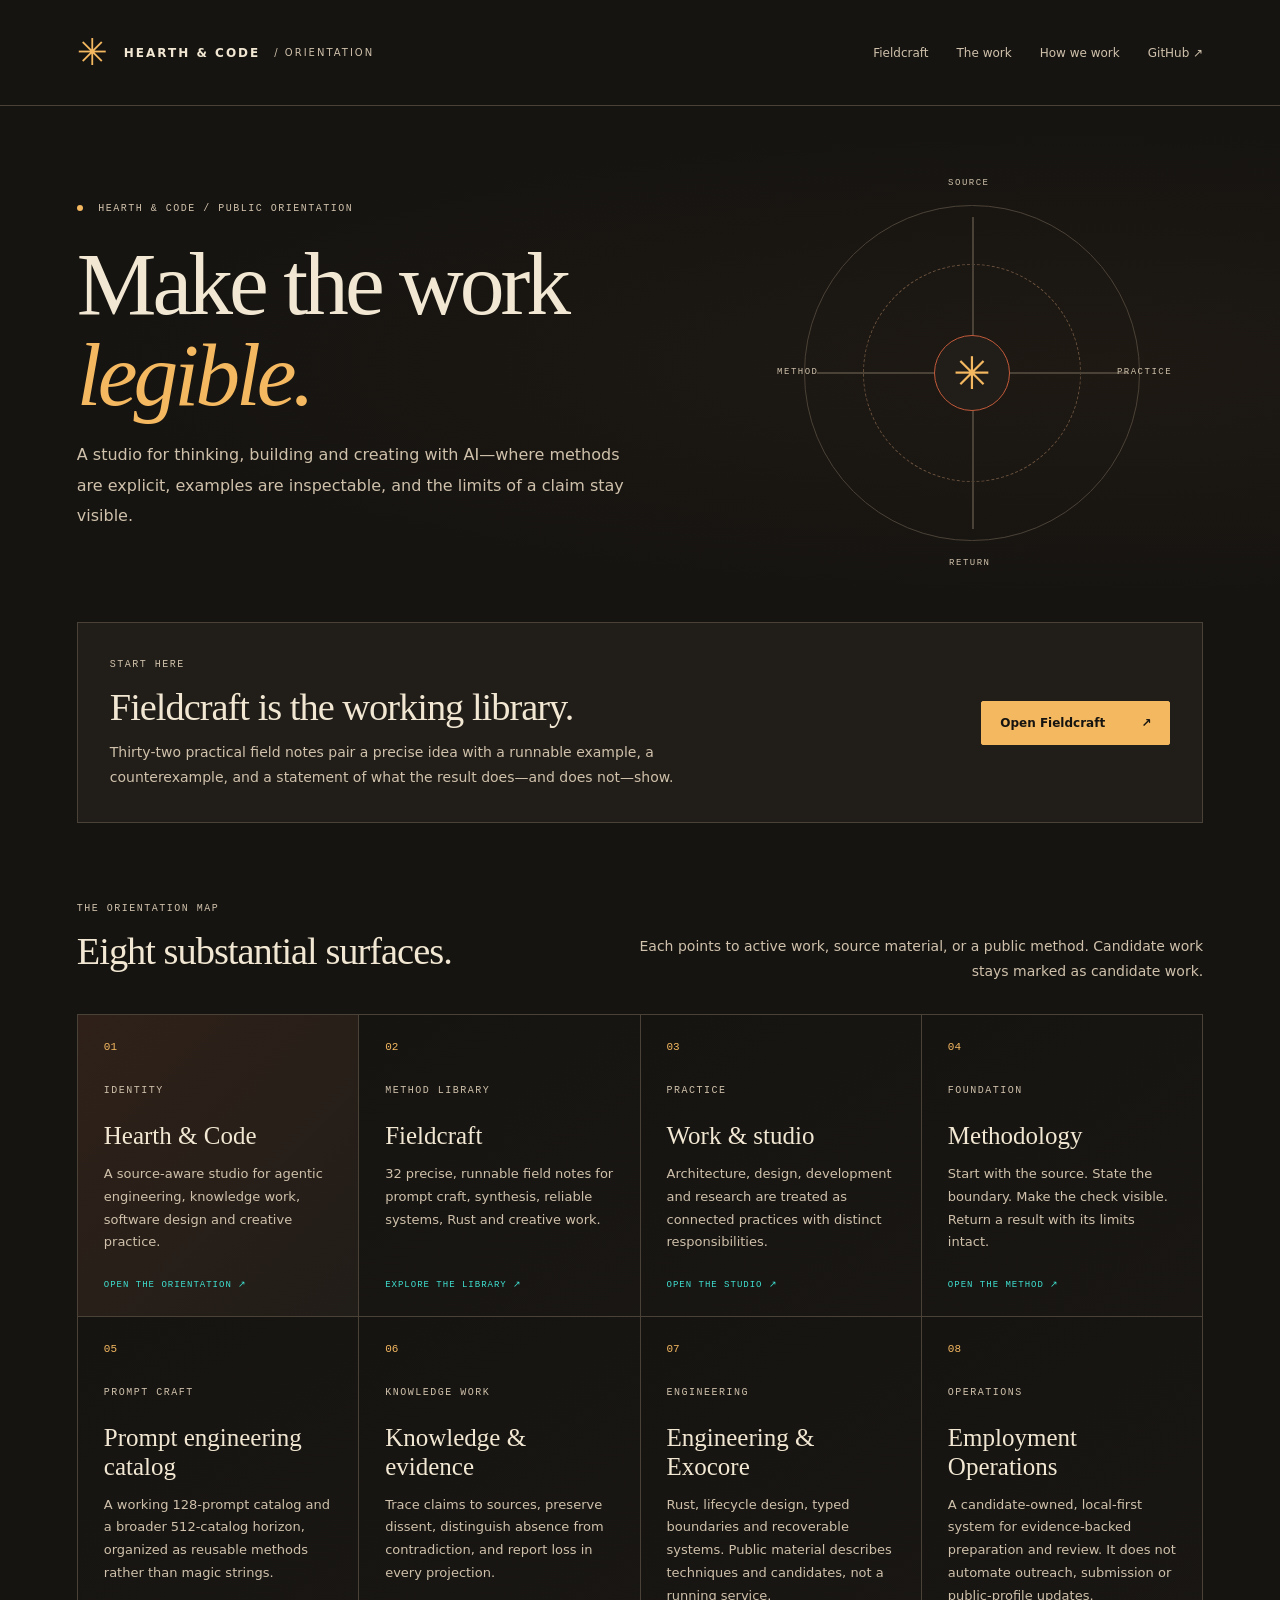
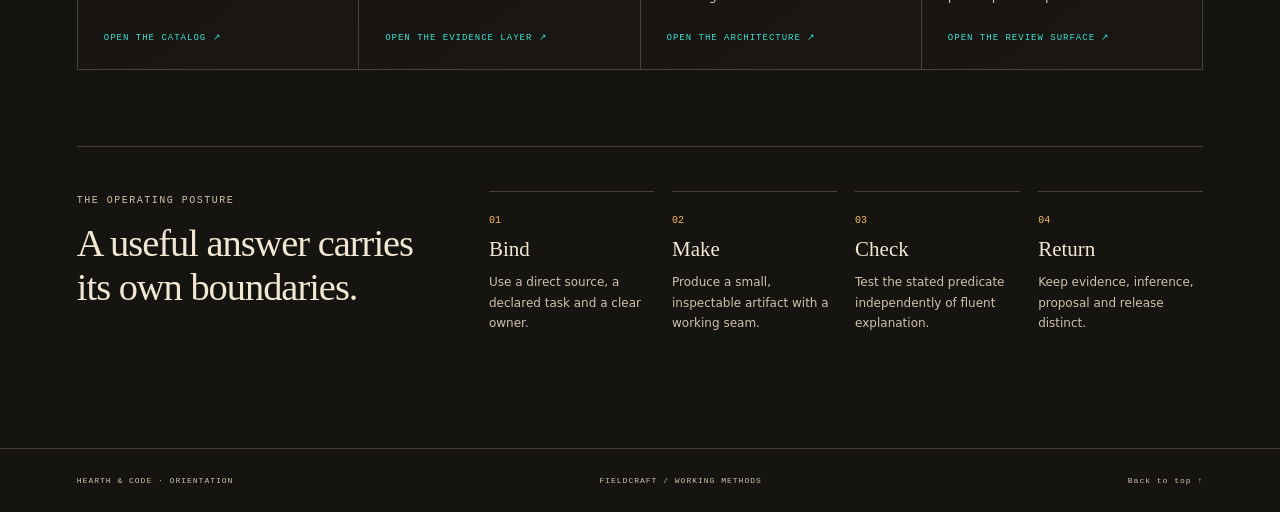
==== web/root.html @ d6637da7 "Establish Hearth and Code public work surface" ====
<!doctype html>
<html lang="en"><head><meta charset="utf-8"><meta name="viewport" content="width=device-width,initial-scale=1"><title>Hearth & Code · Orientation</title><meta name="description" content="Hearth & Code is a source-aware studio for practical work with AI: field notes, methods, engineering, evidence and carefully bounded operations."><link rel="stylesheet" href="style.css"></head>
<body class="dashboard-page"><a class="skip" href="#main">Skip to content</a><header><a class="brand" href="./"><span class="mark">✳</span> HEARTH &amp; CODE <span class="brand-sub">/ ORIENTATION</span></a><nav aria-label="Main"><a href="fieldcraft.html">Fieldcraft</a><a href="#map">The work</a><a href="#practice">How we work</a><a href="https://github.com/hearthandcode/fieldcraft">GitHub ↗</a></nav></header>
<main id="main"><section class="dashboard-intro"><div><p class="eyebrow"><span class="dot"></span> HEARTH &amp; CODE / PUBLIC ORIENTATION</p><h1>Make the work<br><em>legible.</em></h1><p class="dashboard-deck">A studio for thinking, building and creating with AI—where methods are explicit, examples are inspectable, and the limits of a claim stay visible.</p></div><div class="orientation-mark" aria-hidden="true"><div class="mark-ring ring-one"></div><div class="mark-ring ring-two"></div><div class="mark-axis axis-x"></div><div class="mark-axis axis-y"></div><div class="mark-core">✳</div><span class="orientation-label north">SOURCE</span><span class="orientation-label east">PRACTICE</span><span class="orientation-label south">RETURN</span><span class="orientation-label west">METHOD</span></div></section>
<section class="dashboard-start" aria-labelledby="start-heading"><div><p class="eyebrow">START HERE</p><h2 id="start-heading">Fieldcraft is the working library.</h2><p>Thirty-two practical field notes pair a precise idea with a runnable example, a counterexample, and a statement of what the result does—and does not—show.</p></div><a class="primary link-button" href="fieldcraft.html">Open Fieldcraft <span>↗</span></a></section>
<section id="map" class="dashboard-map" aria-labelledby="map-heading"><div class="section-head"><div><p class="eyebrow">THE ORIENTATION MAP</p><h2 id="map-heading">Eight substantial surfaces.</h2></div><p class="map-note">Each points to active work, source material, or a public method. Candidate work stays marked as candidate work.</p></div><div class="dashboard-grid">
<a class="orientation-card featured-card" href="hearth-code.html"><span class="card-number">01</span><p class="eyebrow">IDENTITY</p><h3>Hearth &amp; Code</h3><p>A source-aware studio for agentic engineering, knowledge work, software design and creative practice.</p><span class="card-link">OPEN THE ORIENTATION ↗</span></a>
<a class="orientation-card" href="fieldcraft.html"><span class="card-number">02</span><p class="eyebrow">METHOD LIBRARY</p><h3>Fieldcraft</h3><p>32 precise, runnable field notes for prompt craft, synthesis, reliable systems, Rust and creative work.</p><span class="card-link">EXPLORE THE LIBRARY ↗</span></a>
<a class="orientation-card" href="work-studio.html"><span class="card-number">03</span><p class="eyebrow">PRACTICE</p><h3>Work &amp; studio</h3><p>Architecture, design, development and research are treated as connected practices with distinct responsibilities.</p><span class="card-link">OPEN THE STUDIO ↗</span></a>
<a class="orientation-card" href="methodology.html"><span class="card-number">04</span><p class="eyebrow">FOUNDATION</p><h3>Methodology</h3><p>Start with the source. State the boundary. Make the check visible. Return a result with its limits intact.</p><span class="card-link">OPEN THE METHOD ↗</span></a>
<a class="orientation-card" href="prompt-catalog.html"><span class="card-number">05</span><p class="eyebrow">PROMPT CRAFT</p><h3>Prompt engineering catalog</h3><p>A working 128-prompt catalog and a broader 512-catalog horizon, organized as reusable methods rather than magic strings.</p><span class="card-link">OPEN THE CATALOG ↗</span></a>
<a class="orientation-card" href="knowledge-evidence.html"><span class="card-number">06</span><p class="eyebrow">KNOWLEDGE WORK</p><h3>Knowledge &amp; evidence</h3><p>Trace claims to sources, preserve dissent, distinguish absence from contradiction, and report loss in every projection.</p><span class="card-link">OPEN THE EVIDENCE LAYER ↗</span></a>
<a class="orientation-card" href="engineering-exocore.html"><span class="card-number">07</span><p class="eyebrow">ENGINEERING</p><h3>Engineering &amp; Exocore</h3><p>Rust, lifecycle design, typed boundaries and recoverable systems. Public material describes techniques and candidates, not a running service.</p><span class="card-link">OPEN THE ARCHITECTURE ↗</span></a>
<a class="orientation-card" href="employment-operations.html"><span class="card-number">08</span><p class="eyebrow">OPERATIONS</p><h3>Employment Operations</h3><p>A candidate-owned, local-first system for evidence-backed preparation and review. It does not automate outreach, submission or public-profile updates.</p><span class="card-link">OPEN THE REVIEW SURFACE ↗</span></a>
</div></section>
<section id="practice" class="dashboard-practice" aria-labelledby="practice-heading"><div><p class="eyebrow">THE OPERATING POSTURE</p><h2 id="practice-heading">A useful answer carries its own boundaries.</h2></div><ol class="practice-steps"><li><span>01</span><strong>Bind</strong><p>Use a direct source, a declared task and a clear owner.</p></li><li><span>02</span><strong>Make</strong><p>Produce a small, inspectable artifact with a working seam.</p></li><li><span>03</span><strong>Check</strong><p>Test the stated predicate independently of fluent explanation.</p></li><li><span>04</span><strong>Return</strong><p>Keep evidence, inference, proposal and release distinct.</p></li></ol></section></main>
<footer><span>HEARTH &amp; CODE · ORIENTATION</span><span>FIELDCRAFT / WORKING METHODS</span><a href="#main">Back to top ↑</a></footer></body></html>
---- web/style.css ----
:root{color-scheme:dark;--bg:#161411;--panel:#211d18;--ink:#f1e7d2;--text:#cfc1ab;--rule:#4b4237;--copper:#C25A3A;--gold:#F4B860;--violet:#b994ed;--cyan:#3FE0D0;font-family:system-ui,sans-serif;color:var(--ink);background:var(--bg);font-size:16px}*{box-sizing:border-box}html{scroll-behavior:smooth;scroll-padding-top:30px}body{margin:0}a{color:inherit;text-decoration:none}button,input,textarea{font:inherit}a,button{touch-action:manipulation}button{cursor:pointer}a:focus-visible,button:focus-visible,input:focus-visible,textarea:focus-visible{outline:2px solid var(--cyan);outline-offset:5px}header,main,footer{max-width:1440px;margin:auto}header{min-height:106px;display:flex;align-items:center;justify-content:space-between;padding:24px 6%;border-bottom:1px solid var(--rule);gap:25px}.brand{font-size:12px;font-weight:650;letter-spacing:2px;display:flex;align-items:center;gap:14px;white-space:nowrap}.mark{color:var(--gold);font-size:37px;font-weight:400}.brand-sub{font-weight:400;color:var(--text);font-size:10px}nav{display:flex;gap:28px;font-size:12px;color:var(--text)}nav a:hover,a:hover h3{color:var(--gold)}.hero{display:grid;grid-template-columns:1.12fr 1fr;align-items:center;padding:76px 6% 55px;gap:20px;background:radial-gradient(ellipse at 90% 35%,#2a201650,transparent 65%)}.eyebrow,.tag,.meta,.hero-foot,.rule-strip,.pill,.code-label,.code-bottom,.row-state,footer,.circuit-caption{font-family:ui-monospace,monospace;font-size:10px;letter-spacing:1.5px}.eyebrow{color:var(--text);line-height:1.9}.dot{display:inline-block;width:6px;height:6px;background:var(--gold);border-radius:50%;margin-right:8px}h1,h2,h3,p{margin-top:0}h1,h2{font-family:Georgia,serif;font-weight:400}h1{font-size:clamp(55px,6.6vw,94px);line-height:1.02;letter-spacing:-4px;margin:27px 0}em{color:var(--gold);font-weight:400}.hero p{font-size:16px;line-height:1.85;color:var(--text);margin-bottom:28px}.primary{background:var(--gold);border:1px solid var(--gold);color:var(--bg);font-weight:650;padding:14px 18px;border-radius:2px;font-size:12px}.primary:hover{background:#ffca7d}.link-button{display:inline-flex;gap:36px;align-items:center}.hero-foot{font-size:8px;letter-spacing:1px;margin-top:38px;color:var(--text)}.hero-foot i{font-style:normal;color:var(--copper);margin:0 8px}.circuit{min-width:0}.circuit svg{width:100%;height:auto}.circuit-caption{display:flex;justify-content:space-between;color:var(--text);padding:0 15%;font-size:8px;letter-spacing:1px}.circuit-caption span{color:var(--gold)}.rule-strip{margin:0 6%;padding:21px 0;border-top:1px solid var(--rule);border-bottom:1px solid var(--rule);display:flex;justify-content:space-between;gap:15px;font-size:9px}.muted{color:var(--text)}.feature{margin:55px 6% 70px;border:1px solid var(--rule);background:var(--panel);padding:28px 32px}.feature-heading{display:flex;justify-content:space-between;align-items:center;gap:16px;margin-bottom:27px}.pill{border:1px solid #62513d;border-radius:30px;padding:6px 10px;font-size:9px;letter-spacing:.4px;color:var(--gold)}.feature-grid{display:grid;grid-template-columns:1.12fr 1fr;gap:40px;align-items:center}.tag{color:var(--gold);font-size:9px}.feature h2{font-size:34px;line-height:1.16;letter-spacing:-1px;margin:15px 0}.feature h2 span{color:var(--gold);font-family:system-ui}.feature p{font-size:13px;color:var(--text);line-height:1.8;max-width:49ch}.meta{font-size:8px;letter-spacing:1px;color:var(--text);margin-top:22px}.meta b{padding:0 7px;color:var(--copper)}.code-preview{background:#161411;border:1px solid var(--rule);display:block}.code-label,.code-bottom{display:flex;justify-content:space-between;padding:17px 20px;color:var(--text);font-size:8px;letter-spacing:1px}.code-label{border-bottom:1px solid var(--rule)}pre{font:12px/1.9 ui-monospace,monospace;overflow:auto;padding:20px;margin:0;color:var(--text)}.violet{color:var(--violet)}.gold{color:var(--gold)}.cyan{color:var(--cyan)}.code-bottom{border-top:1px solid var(--rule);letter-spacing:0}.code-bottom span{color:var(--gold)}.library{padding:0 6% 70px}.section-head{display:flex;justify-content:space-between;align-items:center;gap:24px}.section-head h2{font-size:36px;letter-spacing:-1px;margin:12px 0}.search input{background:transparent;border:1px solid var(--rule);padding:13px 16px;border-radius:2px;color:var(--ink);font-size:12px;width:250px}.library-note{color:var(--text);font-size:12px;margin:12px 0 24px}.filters{display:flex;gap:9px;flex-wrap:wrap;margin-bottom:22px}.filters button,.demo-actions button:not(.primary){background:transparent;border:1px solid var(--rule);color:var(--text);padding:9px 13px;border-radius:2px;font-size:11px}.filters button.active{background:var(--panel);border-color:var(--gold);color:var(--gold)}.collection-row{display:flex;align-items:center;gap:25px;padding:24px 0;border-bottom:1px solid var(--rule)}.collection-row[hidden]{display:none}.collection-row:first-child{border-top:1px solid var(--rule)}.row-number{font:12px ui-monospace,monospace;color:var(--gold);min-width:32px}.collection-row h3{font-size:16px;font-weight:500;margin:0 0 7px}.collection-row p{font-size:12px;color:var(--text);margin:0;line-height:1.7}.row-state{margin-left:auto;white-space:nowrap;font-size:9px;letter-spacing:.5px;color:var(--text)}.available{color:var(--cyan)}.about{margin:0 6%;padding:55px 0 70px;border-top:1px solid var(--rule);display:grid;grid-template-columns:1fr 2fr;gap:40px}.about h2{font-size:40px;line-height:1.2;letter-spacing:-1px}.about p{max-width:65ch;font-size:14px;line-height:1.9;color:var(--text)}.about a{font-size:12px;color:var(--gold)}footer{padding:27px 6%;border-top:1px solid var(--rule);display:flex;justify-content:space-between;gap:20px;font-size:8px;color:var(--text);letter-spacing:1px}.skip{position:absolute;left:20px;top:-100px;background:var(--gold);color:var(--bg);padding:12px;z-index:3}.skip:focus{top:10px}.sr-only{position:absolute;width:1px;height:1px;overflow:hidden;clip:rect(0,0,0,0)}.article-layout{display:grid;grid-template-columns:190px minmax(0,780px);justify-content:center;gap:60px;padding:65px 6% 85px}.article-aside{font-size:12px;color:var(--text);line-height:2}.article-aside .eyebrow{margin-top:45px}.article-aside hr{border:0;border-top:1px solid var(--rule);margin:25px 0}.article-aside a:hover{color:var(--gold)}article{min-width:0}article h1{font-size:62px;letter-spacing:-2px;line-height:1.06;margin:20px 0}article .article-deck{font-family:Georgia,serif;font-size:24px;color:var(--gold);margin-bottom:40px}article p{color:var(--text);font-size:16px;line-height:1.9;margin-bottom:24px}article strong{color:var(--ink);font-weight:600}article h2{font-family:system-ui;font-size:20px;margin:45px 0 20px;font-weight:500}article pre{background:var(--panel);border:1px solid var(--rule);margin:24px 0;white-space:pre;font-size:12px}article code{font-family:ui-monospace,monospace;color:var(--ink);font-size:.85em}article pre code{font-size:inherit}.equation{background:var(--panel);border-left:2px solid var(--gold);padding:25px 12px;margin:25px 0;overflow-x:auto;font-size:21px}math{color:var(--gold)}.demo{border:1px solid var(--rule);margin:30px 0;background:var(--panel)}.demo-top{padding:22px;border-bottom:1px solid var(--rule)}.demo-top h3{font-family:Georgia,serif;font-weight:400;font-size:25px;margin:10px 0 0}.demo-grid{display:grid;grid-template-columns:1.15fr 1fr;gap:22px;padding:22px}.demo label{display:block;font-size:11px;margin:0 0 8px;color:var(--text)}.demo input,.demo textarea{width:100%;background:var(--bg);border:1px solid var(--rule);color:var(--ink);padding:12px;margin-bottom:16px;font:12px/1.7 ui-monospace,monospace;resize:vertical}.demo input{width:90px}.demo-actions{display:flex;flex-wrap:wrap;gap:8px}.demo-actions button{font-size:10px;padding:10px}.result{border-left:1px solid var(--rule);padding-left:20px;overflow-wrap:anywhere}.result h3{font-size:19px;margin:20px 0}.result p,.result li{font-size:12px;line-height:1.8}.result ul{padding-left:18px;color:var(--text)}.note{font-size:11px!important;color:var(--text)}.back{display:inline-block;color:var(--gold);font-size:13px;margin-top:30px}
@media(min-width:1441px){body{border-left:1px solid var(--rule);border-right:1px solid var(--rule);max-width:1440px;margin:auto}}@media(max-width:1000px){header{flex-wrap:wrap;min-height:90px}.hero{padding-top:50px}.hero h1{font-size:65px}.hero-foot{font-size:7px;letter-spacing:0}.feature-grid{gap:20px}.feature h2{font-size:28px}.code-preview pre{font-size:10px}.article-layout{grid-template-columns:140px minmax(0,1fr);gap:30px}article h1{font-size:49px}.demo-grid{grid-template-columns:1fr}.result{border-left:0;border-top:1px solid var(--rule);padding:20px 0 0}}
@media(max-width:680px){header{padding:18px 6%;gap:13px}.brand{font-size:10px;letter-spacing:1.2px;gap:8px}.brand-sub{font-size:8px}.mark{font-size:30px}nav{font-size:11px;gap:25px}.hero{grid-template-columns:1fr;padding:45px 6% 30px}.hero h1{font-size:65px;letter-spacing:-3px}.hero p{font-size:14px}.circuit{max-width:370px;margin:0 auto;width:100%}.hero-foot{font-size:8px;line-height:2}.rule-strip{flex-wrap:wrap;justify-content:flex-start;gap:15px;font-size:8px}.rule-strip .muted{display:none}.feature{margin-top:35px;margin-bottom:40px;padding:22px}.feature-grid{grid-template-columns:1fr}.feature-heading{align-items:flex-start;gap:10px}.feature-heading .eyebrow{font-size:8px}.feature-heading .pill{font-size:8px;white-space:nowrap}.feature h2{font-size:30px}.feature h2 br{display:none}.code-preview pre{font-size:10px;padding:18px}.section-head{align-items:stretch;flex-direction:column;gap:8px}.section-head h2{font-size:32px}.search input{width:100%}.collection-row{gap:12px;flex-wrap:wrap}.collection-row>div{flex:1;min-width:0}.collection-row h3{font-size:15px}.row-state{margin-left:44px;width:100%}.about{grid-template-columns:1fr;gap:25px;padding:35px 0 45px}.about h2{font-size:32px}footer{flex-direction:column;gap:15px;line-height:1.7}.article-layout{display:block;padding-top:25px}.article-aside{margin-bottom:35px}.article-aside .eyebrow{margin-top:20px}.article-aside hr,.article-aside>p:not(.eyebrow){display:none}article h1{font-size:43px;letter-spacing:-1.5px}article .article-deck{font-size:21px}article p{font-size:15px}.equation{font-size:17px}.demo-grid{padding:16px}.desktop{display:none}}
@media(prefers-reduced-motion:reduce){html{scroll-behavior:auto}}
.article-neighbors{border-top:1px solid var(--rule);padding-top:24px;margin-top:35px;display:flex;justify-content:space-between;gap:20px;font-size:12px;line-height:1.7}.article-neighbors a{max-width:48%;color:var(--gold)}#demo-result{white-space:pre-wrap;overflow-wrap:anywhere;padding:12px;margin:15px 0;font-size:11px;line-height:1.7}.demo textarea{tab-size:2}article a{color:var(--gold);text-decoration:underline;text-underline-offset:3px}.article-aside a,.article-neighbors a{text-decoration:none}@media(max-width:680px){.article-aside>p:not(.eyebrow){display:block;margin:8px 0}.article-aside{display:flex;flex-wrap:wrap;gap:10px 16px;align-items:center}.article-aside .eyebrow{width:100%;margin:10px 0 0}.article-aside>a{width:100%}.article-aside p{font-size:10px;line-height:1.5}.article-aside p br{display:none}}

.article-references{margin-top:30px;font-size:12px;line-height:1.8;color:var(--text);overflow-wrap:anywhere}.article-references h3{font-size:14px;font-weight:500}
article :not(pre)>code{overflow-wrap:anywhere}article pre code{overflow-wrap:normal}article li{line-height:1.8;color:var(--text)}

.formulation{border-left:2px solid var(--gold);background:var(--panel);padding:22px;margin:24px 0}.formulation p{margin:0;font-size:15px}.formulation code{color:var(--gold)}

.reading-time{display:block}@media(max-width:680px){.reading-time{display:inline}.reading-time::before{content:" · "}}

/* Hearth & Code orientation dashboard */
.dashboard-intro{display:grid;grid-template-columns:minmax(0,1fr) minmax(300px,.75fr);gap:48px;align-items:center;padding:72px 6% 54px;background:radial-gradient(ellipse at 85% 50%,#2a201665,transparent 65%)}.dashboard-intro h1{margin:20px 0;font-size:clamp(54px,7vw,96px)}.dashboard-deck{max-width:56ch;color:var(--text);line-height:1.9;font-size:16px}.orientation-mark{position:relative;width:min(100%,390px);aspect-ratio:1;margin:auto}.mark-ring,.mark-axis{position:absolute;inset:7%;border:1px solid var(--rule);border-radius:50%}.ring-two{inset:22%;border-style:dashed;border-color:#69513d}.mark-axis{inset:10% 50%;border-radius:0;border-width:0 1px}.axis-y{transform:rotate(90deg)}.mark-core{position:absolute;inset:calc(50% - 38px);display:grid;place-items:center;border:1px solid var(--copper);border-radius:50%;background:var(--panel);font-size:45px;color:var(--gold)}.orientation-label{position:absolute;font:9px ui-monospace,monospace;letter-spacing:1.5px;color:var(--text)}.north{top:0;left:calc(50% - 24px)}.east{right:-5px;top:calc(50% - 6px)}.south{bottom:0;left:calc(50% - 23px)}.west{left:0;top:calc(50% - 6px)}.dashboard-start{margin:0 6%;padding:32px;border:1px solid var(--rule);background:var(--panel);display:flex;justify-content:space-between;align-items:center;gap:30px}.dashboard-start h2,.dashboard-map h2,.dashboard-practice h2{font-size:clamp(29px,3vw,42px);letter-spacing:-1px;margin:11px 0}.dashboard-start p:not(.eyebrow),.map-note{max-width:65ch;color:var(--text);font-size:14px;line-height:1.8;margin:0}.dashboard-map{padding:76px 6%}.dashboard-map .section-head{align-items:end}.map-note{text-align:right}.dashboard-grid{display:grid;grid-template-columns:repeat(4,minmax(0,1fr));border-left:1px solid var(--rule);border-top:1px solid var(--rule);margin-top:30px}.orientation-card{min-height:265px;display:flex;flex-direction:column;position:relative;padding:26px;border-right:1px solid var(--rule);border-bottom:1px solid var(--rule);background:linear-gradient(145deg,transparent,#211d1848)}.orientation-card:hover{background:var(--panel)}.featured-card{background:linear-gradient(135deg,#2f2119,#211d18)}.card-number{font:11px ui-monospace,monospace;color:var(--gold);margin-bottom:28px}.orientation-card h3{font:400 25px/1.15 Georgia,serif;margin:12px 0}.orientation-card>p:not(.eyebrow){font-size:13px;line-height:1.75;color:var(--text);margin:0}.card-state,.card-link{margin-top:auto;padding-top:25px;font:9px ui-monospace,monospace;letter-spacing:1px;color:var(--text)}.card-link{color:var(--cyan)}.dashboard-practice{margin:0 6% 70px;padding:44px 0;border-top:1px solid var(--rule);display:grid;grid-template-columns:1fr 2fr;gap:55px}.practice-steps{list-style:none;padding:0;margin:0;display:grid;grid-template-columns:repeat(4,1fr);gap:18px}.practice-steps li{border-top:1px solid var(--rule);padding-top:16px}.practice-steps span{font:10px ui-monospace,monospace;color:var(--gold)}.practice-steps strong{display:block;font:400 21px Georgia,serif;margin:10px 0}.practice-steps p{font-size:12px;line-height:1.7;color:var(--text);margin:0}
@media(max-width:1000px){.dashboard-grid{grid-template-columns:repeat(2,minmax(0,1fr))}.dashboard-practice{grid-template-columns:1fr;gap:20px}}
@media(max-width:680px){.dashboard-intro{grid-template-columns:1fr;padding:46px 6% 34px;gap:15px}.dashboard-intro h1{font-size:62px}.orientation-mark{width:280px}.dashboard-start{margin-top:0;align-items:flex-start;flex-direction:column;padding:24px}.dashboard-map{padding:52px 6%}.dashboard-map .section-head{align-items:flex-start}.map-note{text-align:left}.dashboard-grid{grid-template-columns:1fr}.orientation-card{min-height:210px}.dashboard-practice{margin-bottom:45px}.practice-steps{grid-template-columns:repeat(2,1fr)}}

/* Long-form orientation surfaces */
.detail-hero{display:grid;grid-template-columns:minmax(0,1fr) minmax(260px,.62fr);align-items:center;gap:65px;padding:72px 12% 58px;background:radial-gradient(ellipse at 88% 45%,#2a20166b,transparent 64%)}.detail-hero h1{font-size:clamp(52px,6.5vw,88px);letter-spacing:-3px;margin:18px 0}.detail-deck{font:400 clamp(23px,2.7vw,34px)/1.28 Georgia,serif;color:var(--gold);margin:0 0 25px}.detail-summary{max-width:62ch;font-size:15px;line-height:1.9;color:var(--text);margin:0}.detail-visual{height:330px;position:relative;margin:0;border:1px solid var(--rule);background:linear-gradient(145deg,#211d18,#161411);overflow:hidden}.detail-visual::before,.detail-visual::after{content:"";position:absolute;inset:10%;border:1px solid #69513d}.detail-visual::after{inset:24%;border-style:dashed;border-radius:50%}.visual-node{position:absolute;width:16px;height:16px;border-radius:50%;border:2px solid var(--gold);background:var(--panel);z-index:2}.node-a{top:20%;left:22%}.node-b{top:25%;right:20%;border-color:var(--cyan)}.node-c{bottom:22%;left:29%;border-color:var(--copper)}.node-d{bottom:18%;right:28%;border-color:var(--violet)}.visual-line{position:absolute;height:1px;background:var(--rule);transform-origin:left center}.line-a{width:58%;left:25%;top:25%;transform:rotate(22deg)}.line-b{width:43%;left:32%;top:68%;transform:rotate(-33deg)}.line-c{width:46%;left:28%;top:48%;transform:rotate(90deg)}.detail-visual figcaption{position:absolute;left:22px;bottom:18px;font:9px ui-monospace,monospace;letter-spacing:1.5px;color:var(--text)}.visual-loop::before{border-radius:50%;border-color:var(--gold)}.visual-loop::after{border-radius:0;transform:rotate(45deg);border-color:var(--copper)}.visual-catalog{background:repeating-linear-gradient(90deg,#211d18 0 45px,#161411 46px 47px)}.visual-catalog::before{inset:15%;border-radius:0;background:repeating-linear-gradient(0deg,transparent 0 28px,#4b4237 29px 30px)}.visual-evidence::before{clip-path:polygon(10% 4%,90% 4%,100% 50%,90% 96%,10% 96%,0 50%);border-color:var(--cyan)}.visual-stack::before{inset:20% 14%;border-radius:0;box-shadow:0 42px 0 -1px var(--rule),0 84px 0 -1px var(--rule)}.visual-board::before{inset:13%;border-radius:0;background:linear-gradient(90deg,transparent 32%,#4b4237 32% 33%,transparent 33% 66%,#4b4237 66% 67%,transparent 67%)}.visual-weave::before{transform:rotate(45deg);border-color:var(--violet)}.detail-layout{display:grid;grid-template-columns:190px minmax(0,760px);justify-content:center;gap:64px;padding:45px 6% 85px}.detail-aside{font-size:12px;line-height:1.6;color:var(--text)}.detail-aside>a:first-child{color:var(--gold);display:block;margin-bottom:36px}.detail-aside .eyebrow{margin:0 0 12px}.detail-aside>a:not(:first-child){display:block;padding:8px 0;border-top:1px solid var(--rule)}.detail-aside>a:hover{color:var(--gold)}.detail-aside .fieldcraft-link{margin-top:28px;color:var(--cyan);border-top:1px solid var(--gold)}.detail-article{min-width:0}.detail-article section{padding:0 0 33px;margin:0 0 33px;border-bottom:1px solid var(--rule)}.detail-article h2{font:400 29px/1.2 Georgia,serif;letter-spacing:-.5px;margin:0 0 17px}.detail-article p{font-size:16px;line-height:1.95;color:var(--text);margin:0 0 17px}.detail-article .detail-limit{border:1px solid #69513d;background:var(--panel);padding:24px;margin-top:45px}.detail-article .detail-limit p:last-child{margin:10px 0 0;color:var(--ink)}
@media(max-width:1000px){.detail-hero{padding-left:6%;padding-right:6%;gap:35px}.detail-layout{grid-template-columns:150px minmax(0,1fr);gap:34px}}
@media(max-width:680px){.detail-hero{grid-template-columns:1fr;padding:46px 6% 30px}.detail-hero h1{font-size:55px}.detail-deck{font-size:25px}.detail-visual{height:220px}.detail-layout{display:block;padding-top:28px}.detail-aside{display:grid;grid-template-columns:1fr 1fr;gap:0 15px;margin-bottom:38px}.detail-aside>a:first-child,.detail-aside .eyebrow{grid-column:1/-1}.detail-aside>a:first-child{margin-bottom:20px}.detail-article h2{font-size:26px}.detail-article p{font-size:15px}.detail-article section{padding-bottom:25px;margin-bottom:25px}}
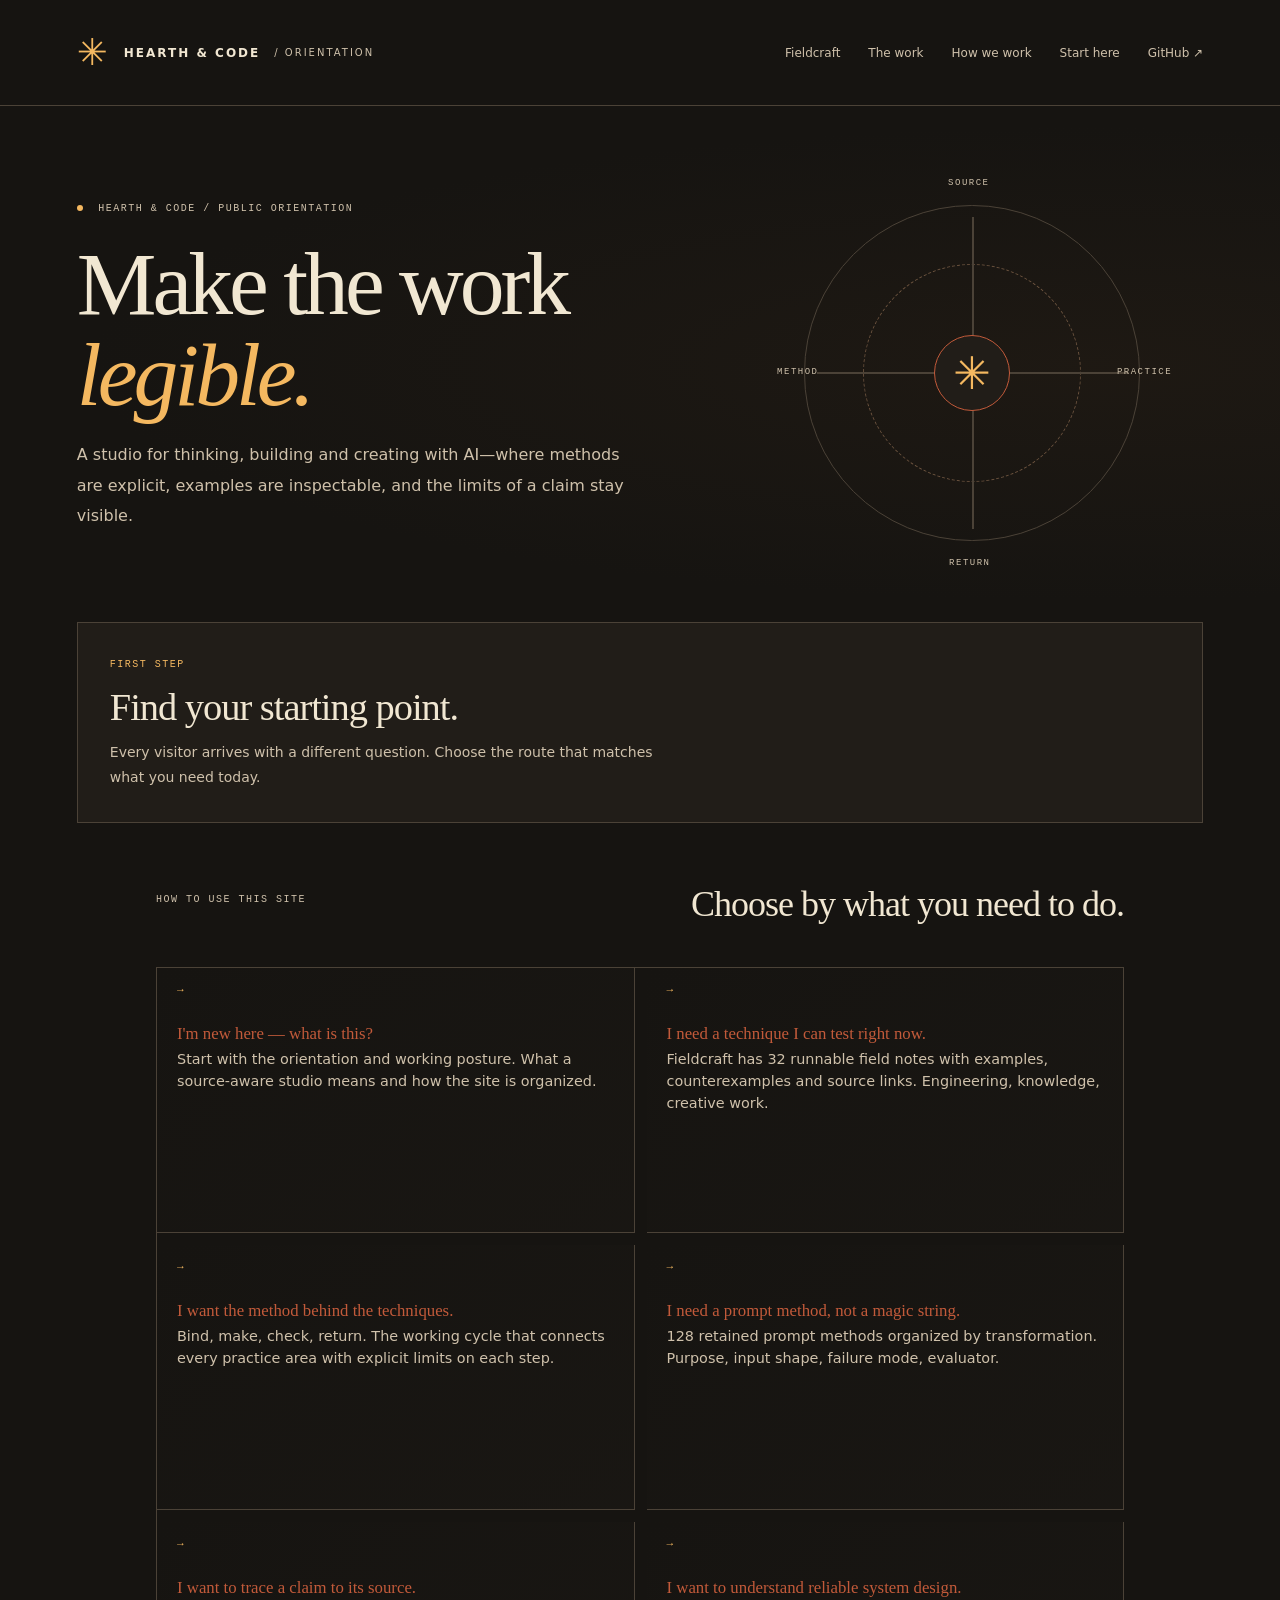
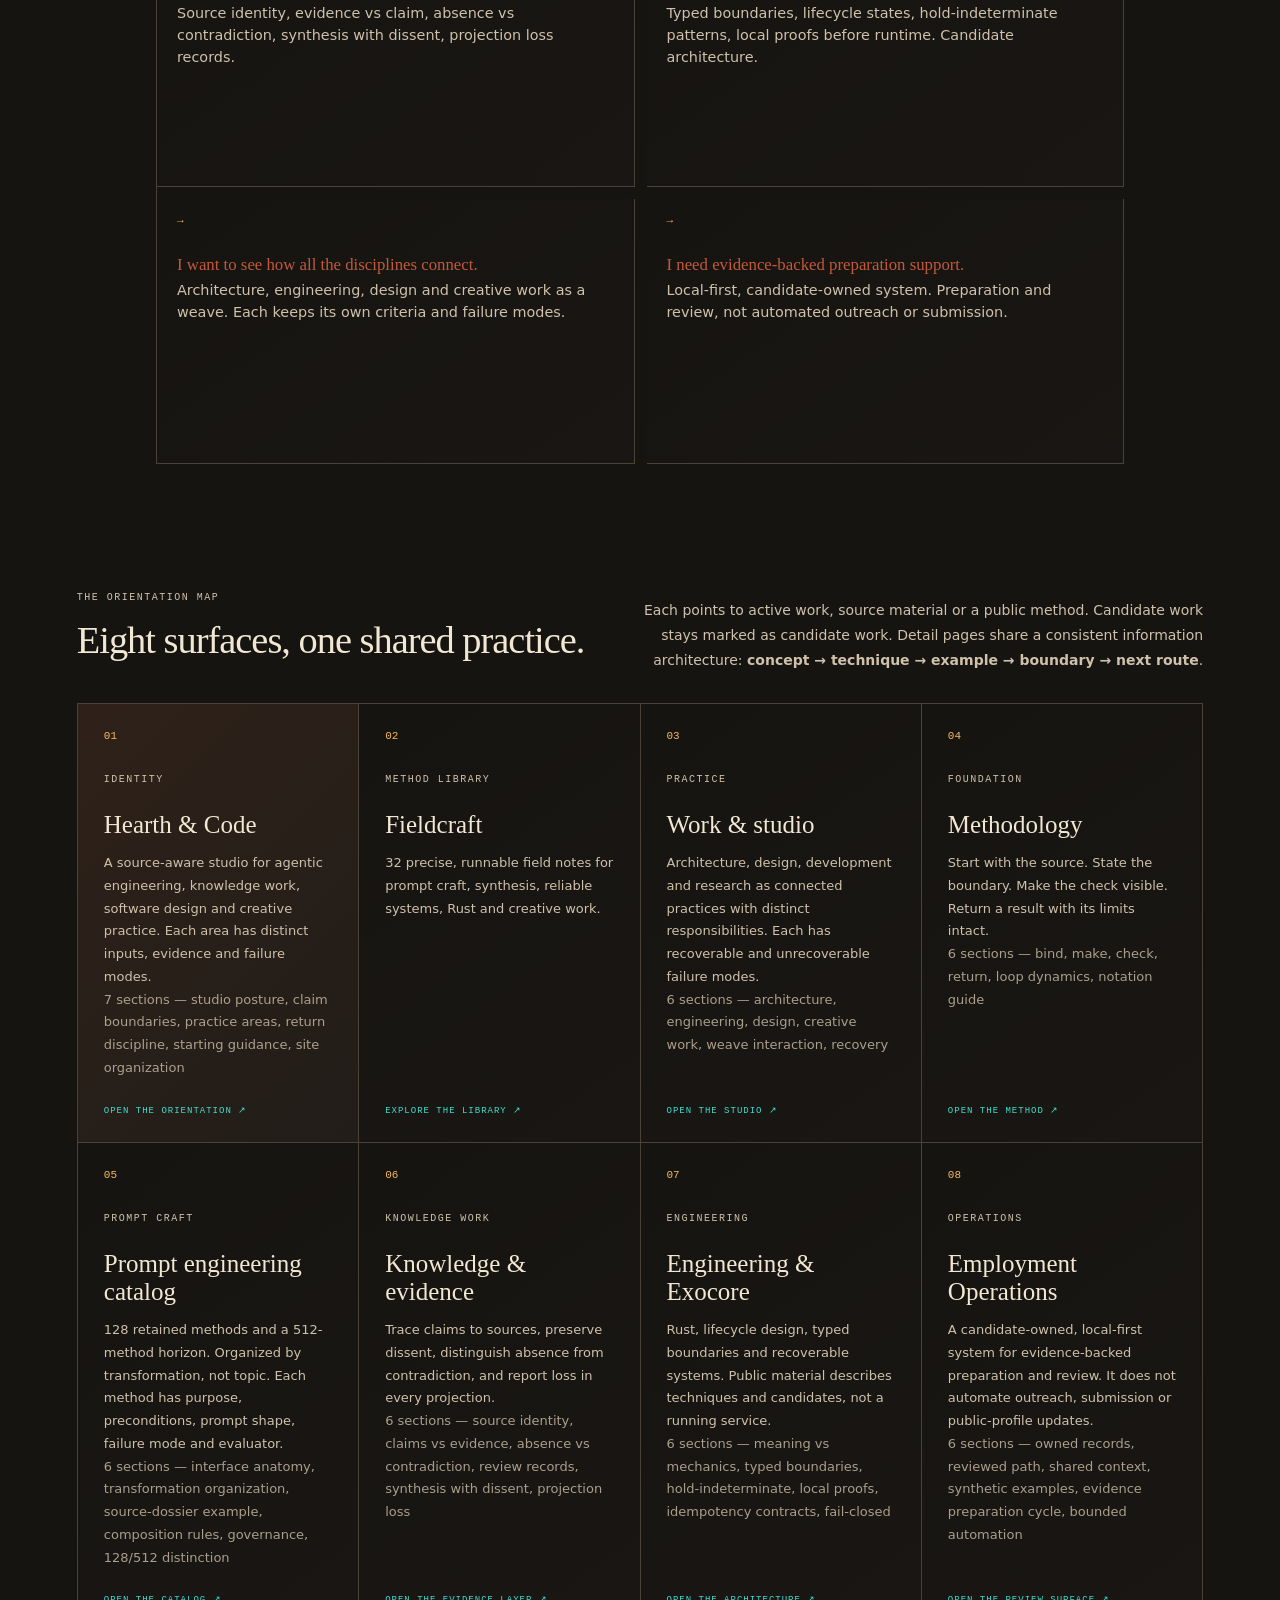
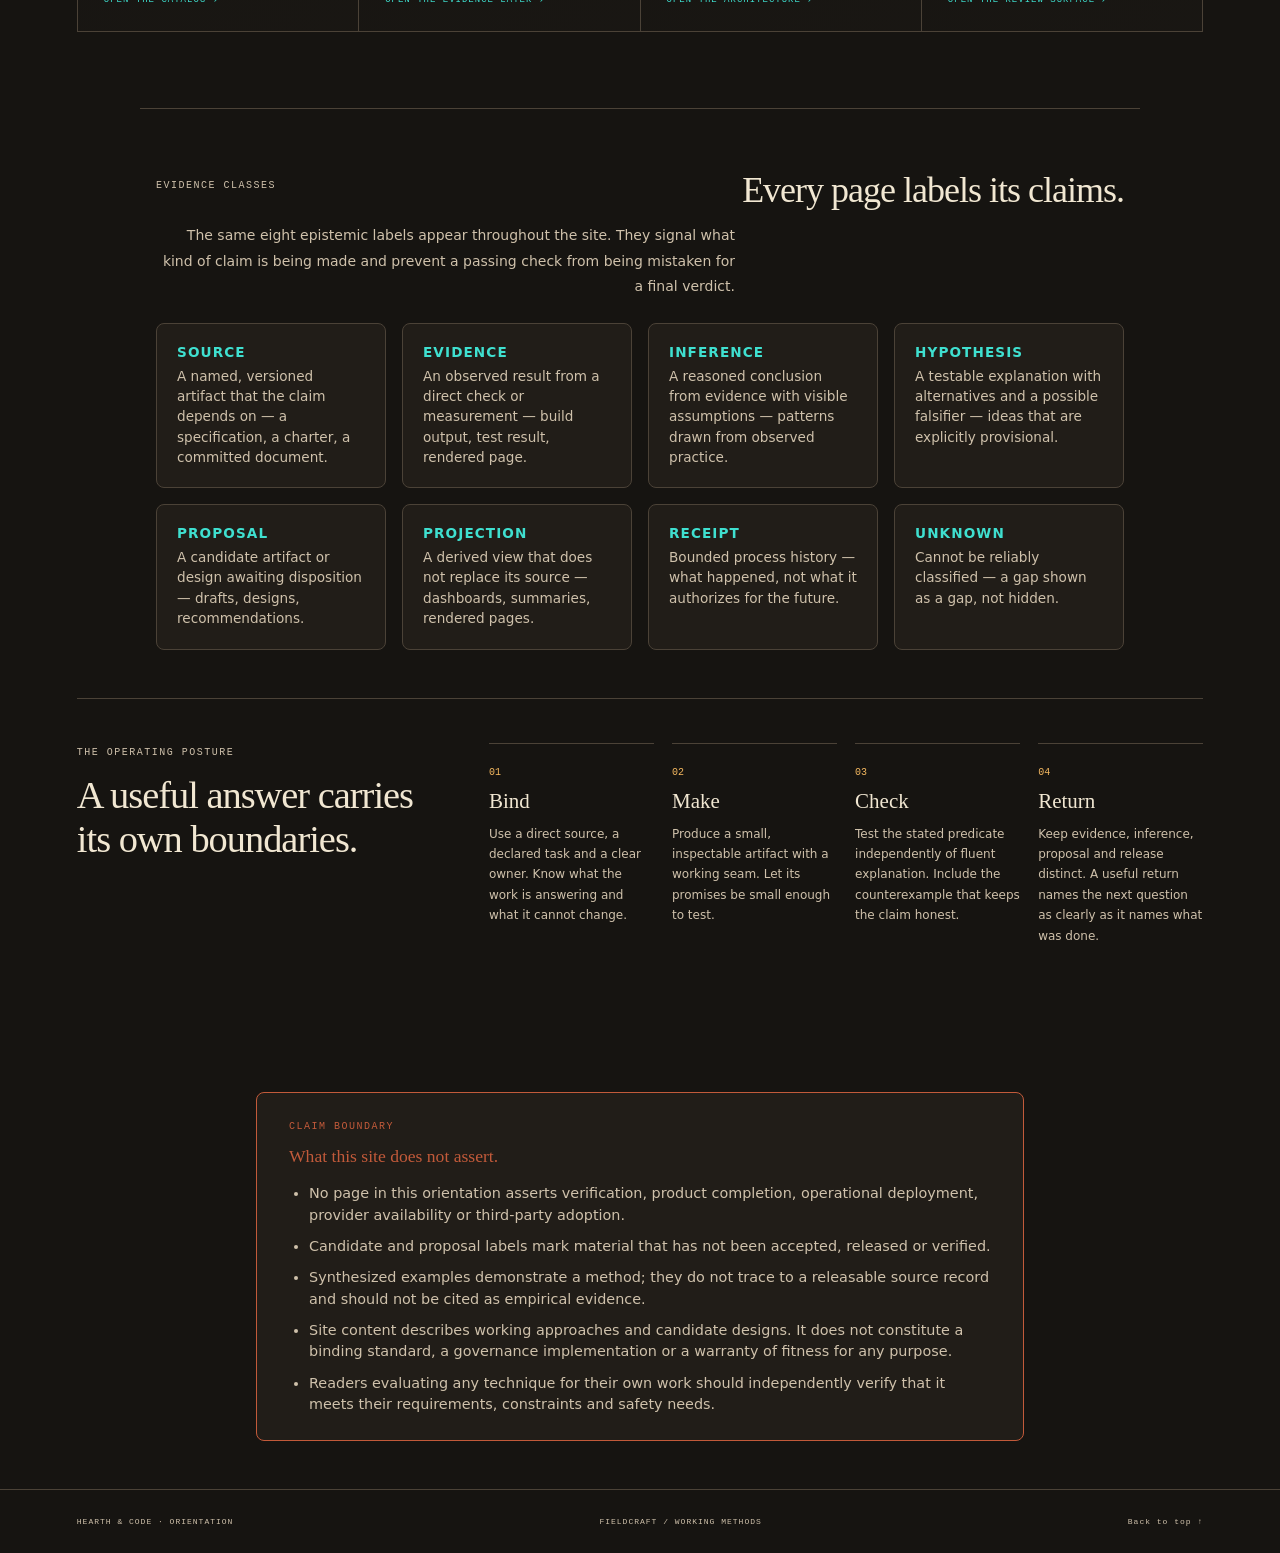
==== commit f3dfdc6b: "S07-S30 depth expansion: detail pages rewritten, dashboard expanded, build updated - web/detail-page" ====
--- a/web/root.html
+++ b/web/root.html
@@ -1,17 +1,64 @@
 <!doctype html>
-<html lang="en"><head><meta charset="utf-8"><meta name="viewport" content="width=device-width,initial-scale=1"><title>Hearth & Code · Orientation</title><meta name="description" content="Hearth & Code is a source-aware studio for practical work with AI: field notes, methods, engineering, evidence and carefully bounded operations."><link rel="stylesheet" href="style.css"></head>
-<body class="dashboard-page"><a class="skip" href="#main">Skip to content</a><header><a class="brand" href="./"><span class="mark">✳</span> HEARTH &amp; CODE <span class="brand-sub">/ ORIENTATION</span></a><nav aria-label="Main"><a href="fieldcraft.html">Fieldcraft</a><a href="#map">The work</a><a href="#practice">How we work</a><a href="https://github.com/hearthandcode/fieldcraft">GitHub ↗</a></nav></header>
-<main id="main"><section class="dashboard-intro"><div><p class="eyebrow"><span class="dot"></span> HEARTH &amp; CODE / PUBLIC ORIENTATION</p><h1>Make the work<br><em>legible.</em></h1><p class="dashboard-deck">A studio for thinking, building and creating with AI—where methods are explicit, examples are inspectable, and the limits of a claim stay visible.</p></div><div class="orientation-mark" aria-hidden="true"><div class="mark-ring ring-one"></div><div class="mark-ring ring-two"></div><div class="mark-axis axis-x"></div><div class="mark-axis axis-y"></div><div class="mark-core">✳</div><span class="orientation-label north">SOURCE</span><span class="orientation-label east">PRACTICE</span><span class="orientation-label south">RETURN</span><span class="orientation-label west">METHOD</span></div></section>
-<section class="dashboard-start" aria-labelledby="start-heading"><div><p class="eyebrow">START HERE</p><h2 id="start-heading">Fieldcraft is the working library.</h2><p>Thirty-two practical field notes pair a precise idea with a runnable example, a counterexample, and a statement of what the result does—and does not—show.</p></div><a class="primary link-button" href="fieldcraft.html">Open Fieldcraft <span>↗</span></a></section>
-<section id="map" class="dashboard-map" aria-labelledby="map-heading"><div class="section-head"><div><p class="eyebrow">THE ORIENTATION MAP</p><h2 id="map-heading">Eight substantial surfaces.</h2></div><p class="map-note">Each points to active work, source material, or a public method. Candidate work stays marked as candidate work.</p></div><div class="dashboard-grid">
-<a class="orientation-card featured-card" href="hearth-code.html"><span class="card-number">01</span><p class="eyebrow">IDENTITY</p><h3>Hearth &amp; Code</h3><p>A source-aware studio for agentic engineering, knowledge work, software design and creative practice.</p><span class="card-link">OPEN THE ORIENTATION ↗</span></a>
+<html lang="en"><head><meta charset="utf-8"><meta name="viewport" content="width=device-width,initial-scale=1"><title>Hearth & Code · Orientation</title><meta name="description" content="Hearth & Code is a source-aware studio for practical work with AI: field notes, methods, engineering, evidence and carefully bounded operations."><link rel="stylesheet" href="style.css"><link rel="stylesheet" href="dashboard-extras.css"></head>
+<body class="dashboard-page"><a class="skip" href="#main">Skip to content</a>
+<header><a class="brand" href="./"><span class="mark">✳</span> HEARTH &amp; CODE <span class="brand-sub">/ ORIENTATION</span></a><nav aria-label="Main"><a href="fieldcraft.html">Fieldcraft</a><a href="#map">The work</a><a href="#practice">How we work</a><a href="#route">Start here</a><a href="https://github.com/hearthandcode/hearthandcode.github.io">GitHub ↗</a></nav></header>
+<main id="main">
+<section class="dashboard-intro"><div><p class="eyebrow"><span class="dot"></span> HEARTH &amp; CODE / PUBLIC ORIENTATION</p><h1>Make the work<br><em>legible.</em></h1><p class="dashboard-deck">A studio for thinking, building and creating with AI—where methods are explicit, examples are inspectable, and the limits of a claim stay visible.</p></div><div class="orientation-mark" aria-hidden="true"><div class="mark-ring ring-one"></div><div class="mark-ring ring-two"></div><div class="mark-axis axis-x"></div><div class="mark-axis axis-y"></div><div class="mark-core">✳</div><span class="orientation-label north">SOURCE</span><span class="orientation-label east">PRACTICE</span><span class="orientation-label south">RETURN</span><span class="orientation-label west">METHOD</span></div></section>
+
+<section class="dashboard-start" aria-labelledby="start-heading"><div><p class="eyebrow">FIRST STEP</p><h2 id="start-heading">Find your starting point.</h2><p>Every visitor arrives with a different question. Choose the route that matches what you need today.</p></div></section>
+
+<section id="route" class="dashboard-routes" aria-labelledby="route-heading">
+<div class="section-head"><p class="eyebrow">HOW TO USE THIS SITE</p><h2 id="route-heading">Choose by what you need to do.</h2></div>
+<div class="dashboard-grid">
+<a class="orientation-card" href="hearth-code.html"><span class="card-number">→</span><h3>I'm new here — what is this?</h3><p>Start with the orientation and working posture. What a source-aware studio means and how the site is organized.</p></a>
+<a class="orientation-card" href="fieldcraft.html"><span class="card-number">→</span><h3>I need a technique I can test right now.</h3><p>Fieldcraft has 32 runnable field notes with examples, counterexamples and source links. Engineering, knowledge, creative work.</p></a>
+<a class="orientation-card" href="methodology.html"><span class="card-number">→</span><h3>I want the method behind the techniques.</h3><p>Bind, make, check, return. The working cycle that connects every practice area with explicit limits on each step.</p></a>
+<a class="orientation-card" href="prompt-catalog.html"><span class="card-number">→</span><h3>I need a prompt method, not a magic string.</h3><p>128 retained prompt methods organized by transformation. Purpose, input shape, failure mode, evaluator.</p></a>
+<a class="orientation-card" href="knowledge-evidence.html"><span class="card-number">→</span><h3>I want to trace a claim to its source.</h3><p>Source identity, evidence vs claim, absence vs contradiction, synthesis with dissent, projection loss records.</p></a>
+<a class="orientation-card" href="engineering-exocore.html"><span class="card-number">→</span><h3>I want to understand reliable system design.</h3><p>Typed boundaries, lifecycle states, hold-indeterminate patterns, local proofs before runtime. Candidate architecture.</p></a>
+<a class="orientation-card" href="work-studio.html"><span class="card-number">→</span><h3>I want to see how all the disciplines connect.</h3><p>Architecture, engineering, design and creative work as a weave. Each keeps its own criteria and failure modes.</p></a>
+<a class="orientation-card" href="employment-operations.html"><span class="card-number">→</span><h3>I need evidence-backed preparation support.</h3><p>Local-first, candidate-owned system. Preparation and review, not automated outreach or submission.</p></a>
+</div>
+</section>
+
+<section id="map" class="dashboard-map" aria-labelledby="map-heading"><div class="section-head"><div><p class="eyebrow">THE ORIENTATION MAP</p><h2 id="map-heading">Eight surfaces, one shared practice.</h2></div><p class="map-note">Each points to active work, source material or a public method. Candidate work stays marked as candidate work. Detail pages share a consistent information architecture: <strong>concept → technique → example → boundary → next route</strong>.</p></div>
+<div class="dashboard-grid">
+<a class="orientation-card featured-card" href="hearth-code.html"><span class="card-number">01</span><p class="eyebrow">IDENTITY</p><h3>Hearth &amp; Code</h3><p>A source-aware studio for agentic engineering, knowledge work, software design and creative practice. Each area has distinct inputs, evidence and failure modes.</p><p class="card-detail">7 sections — studio posture, claim boundaries, practice areas, return discipline, starting guidance, site organization</p><span class="card-link">OPEN THE ORIENTATION ↗</span></a>
 <a class="orientation-card" href="fieldcraft.html"><span class="card-number">02</span><p class="eyebrow">METHOD LIBRARY</p><h3>Fieldcraft</h3><p>32 precise, runnable field notes for prompt craft, synthesis, reliable systems, Rust and creative work.</p><span class="card-link">EXPLORE THE LIBRARY ↗</span></a>
-<a class="orientation-card" href="work-studio.html"><span class="card-number">03</span><p class="eyebrow">PRACTICE</p><h3>Work &amp; studio</h3><p>Architecture, design, development and research are treated as connected practices with distinct responsibilities.</p><span class="card-link">OPEN THE STUDIO ↗</span></a>
-<a class="orientation-card" href="methodology.html"><span class="card-number">04</span><p class="eyebrow">FOUNDATION</p><h3>Methodology</h3><p>Start with the source. State the boundary. Make the check visible. Return a result with its limits intact.</p><span class="card-link">OPEN THE METHOD ↗</span></a>
-<a class="orientation-card" href="prompt-catalog.html"><span class="card-number">05</span><p class="eyebrow">PROMPT CRAFT</p><h3>Prompt engineering catalog</h3><p>A working 128-prompt catalog and a broader 512-catalog horizon, organized as reusable methods rather than magic strings.</p><span class="card-link">OPEN THE CATALOG ↗</span></a>
-<a class="orientation-card" href="knowledge-evidence.html"><span class="card-number">06</span><p class="eyebrow">KNOWLEDGE WORK</p><h3>Knowledge &amp; evidence</h3><p>Trace claims to sources, preserve dissent, distinguish absence from contradiction, and report loss in every projection.</p><span class="card-link">OPEN THE EVIDENCE LAYER ↗</span></a>
-<a class="orientation-card" href="engineering-exocore.html"><span class="card-number">07</span><p class="eyebrow">ENGINEERING</p><h3>Engineering &amp; Exocore</h3><p>Rust, lifecycle design, typed boundaries and recoverable systems. Public material describes techniques and candidates, not a running service.</p><span class="card-link">OPEN THE ARCHITECTURE ↗</span></a>
-<a class="orientation-card" href="employment-operations.html"><span class="card-number">08</span><p class="eyebrow">OPERATIONS</p><h3>Employment Operations</h3><p>A candidate-owned, local-first system for evidence-backed preparation and review. It does not automate outreach, submission or public-profile updates.</p><span class="card-link">OPEN THE REVIEW SURFACE ↗</span></a>
-</div></section>
-<section id="practice" class="dashboard-practice" aria-labelledby="practice-heading"><div><p class="eyebrow">THE OPERATING POSTURE</p><h2 id="practice-heading">A useful answer carries its own boundaries.</h2></div><ol class="practice-steps"><li><span>01</span><strong>Bind</strong><p>Use a direct source, a declared task and a clear owner.</p></li><li><span>02</span><strong>Make</strong><p>Produce a small, inspectable artifact with a working seam.</p></li><li><span>03</span><strong>Check</strong><p>Test the stated predicate independently of fluent explanation.</p></li><li><span>04</span><strong>Return</strong><p>Keep evidence, inference, proposal and release distinct.</p></li></ol></section></main>
-<footer><span>HEARTH &amp; CODE · ORIENTATION</span><span>FIELDCRAFT / WORKING METHODS</span><a href="#main">Back to top ↑</a></footer></body></html>
+<a class="orientation-card" href="work-studio.html"><span class="card-number">03</span><p class="eyebrow">PRACTICE</p><h3>Work &amp; studio</h3><p>Architecture, design, development and research as connected practices with distinct responsibilities. Each has recoverable and unrecoverable failure modes.</p><p class="card-detail">6 sections — architecture, engineering, design, creative work, weave interaction, recovery</p><span class="card-link">OPEN THE STUDIO ↗</span></a>
+<a class="orientation-card" href="methodology.html"><span class="card-number">04</span><p class="eyebrow">FOUNDATION</p><h3>Methodology</h3><p>Start with the source. State the boundary. Make the check visible. Return a result with its limits intact.</p><p class="card-detail">6 sections — bind, make, check, return, loop dynamics, notation guide</p><span class="card-link">OPEN THE METHOD ↗</span></a>
+<a class="orientation-card" href="prompt-catalog.html"><span class="card-number">05</span><p class="eyebrow">PROMPT CRAFT</p><h3>Prompt engineering catalog</h3><p>128 retained methods and a 512-method horizon. Organized by transformation, not topic. Each method has purpose, preconditions, prompt shape, failure mode and evaluator.</p><p class="card-detail">6 sections — interface anatomy, transformation organization, source-dossier example, composition rules, governance, 128/512 distinction</p><span class="card-link">OPEN THE CATALOG ↗</span></a>
+<a class="orientation-card" href="knowledge-evidence.html"><span class="card-number">06</span><p class="eyebrow">KNOWLEDGE WORK</p><h3>Knowledge &amp; evidence</h3><p>Trace claims to sources, preserve dissent, distinguish absence from contradiction, and report loss in every projection.</p><p class="card-detail">6 sections — source identity, claims vs evidence, absence vs contradiction, review records, synthesis with dissent, projection loss</p><span class="card-link">OPEN THE EVIDENCE LAYER ↗</span></a>
+<a class="orientation-card" href="engineering-exocore.html"><span class="card-number">07</span><p class="eyebrow">ENGINEERING</p><h3>Engineering &amp; Exocore</h3><p>Rust, lifecycle design, typed boundaries and recoverable systems. Public material describes techniques and candidates, not a running service.</p><p class="card-detail">6 sections — meaning vs mechanics, typed boundaries, hold-indeterminate, local proofs, idempotency contracts, fail-closed</p><span class="card-link">OPEN THE ARCHITECTURE ↗</span></a>
+<a class="orientation-card" href="employment-operations.html"><span class="card-number">08</span><p class="eyebrow">OPERATIONS</p><h3>Employment Operations</h3><p>A candidate-owned, local-first system for evidence-backed preparation and review. It does not automate outreach, submission or public-profile updates.</p><p class="card-detail">6 sections — owned records, reviewed path, shared context, synthetic examples, evidence preparation cycle, bounded automation</p><span class="card-link">OPEN THE REVIEW SURFACE ↗</span></a>
+</div>
+</section>
+
+<section id="evidence-class" class="dashboard-evidence" aria-labelledby="evidence-heading">
+<div class="section-head"><p class="eyebrow">EVIDENCE CLASSES</p><h2 id="evidence-heading">Every page labels its claims.</h2></div>
+<p class="map-note">The same eight epistemic labels appear throughout the site. They signal what kind of claim is being made and prevent a passing check from being mistaken for a final verdict.</p>
+<div class="evidence-class-grid">
+<div class="evidence-class-card"><h3>SOURCE</h3><p>A named, versioned artifact that the claim depends on — a specification, a charter, a committed document.</p></div>
+<div class="evidence-class-card"><h3>EVIDENCE</h3><p>An observed result from a direct check or measurement — build output, test result, rendered page.</p></div>
+<div class="evidence-class-card"><h3>INFERENCE</h3><p>A reasoned conclusion from evidence with visible assumptions — patterns drawn from observed practice.</p></div>
+<div class="evidence-class-card"><h3>HYPOTHESIS</h3><p>A testable explanation with alternatives and a possible falsifier — ideas that are explicitly provisional.</p></div>
+<div class="evidence-class-card"><h3>PROPOSAL</h3><p>A candidate artifact or design awaiting disposition — drafts, designs, recommendations.</p></div>
+<div class="evidence-class-card"><h3>PROJECTION</h3><p>A derived view that does not replace its source — dashboards, summaries, rendered pages.</p></div>
+<div class="evidence-class-card"><h3>RECEIPT</h3><p>Bounded process history — what happened, not what it authorizes for the future.</p></div>
+<div class="evidence-class-card"><h3>UNKNOWN</h3><p>Cannot be reliably classified — a gap shown as a gap, not hidden.</p></div>
+</div>
+</section>
+
+<section id="practice" class="dashboard-practice" aria-labelledby="practice-heading"><div><p class="eyebrow">THE OPERATING POSTURE</p><h2 id="practice-heading">A useful answer carries its own boundaries.</h2></div>
+<ol class="practice-steps"><li><span>01</span><strong>Bind</strong><p>Use a direct source, a declared task and a clear owner. Know what the work is answering and what it cannot change.</p></li><li><span>02</span><strong>Make</strong><p>Produce a small, inspectable artifact with a working seam. Let its promises be small enough to test.</p></li><li><span>03</span><strong>Check</strong><p>Test the stated predicate independently of fluent explanation. Include the counterexample that keeps the claim honest.</p></li><li><span>04</span><strong>Return</strong><p>Keep evidence, inference, proposal and release distinct. A useful return names the next question as clearly as it names what was done.</p></li></ol></section>
+
+<section class="dashboard-limit" aria-labelledby="limit-heading">
+<div class="limit-panel"><p class="eyebrow">CLAIM BOUNDARY</p><h2 id="limit-heading">What this site does not assert.</h2>
+<ul><li>No page in this orientation asserts verification, product completion, operational deployment, provider availability or third-party adoption.</li>
+<li>Candidate and proposal labels mark material that has not been accepted, released or verified.</li>
+<li>Synthesized examples demonstrate a method; they do not trace to a releasable source record and should not be cited as empirical evidence.</li>
+<li>Site content describes working approaches and candidate designs. It does not constitute a binding standard, a governance implementation or a warranty of fitness for any purpose.</li>
+<li>Readers evaluating any technique for their own work should independently verify that it meets their requirements, constraints and safety needs.</li></ul></div>
+</section>
+</main>
+<footer><span>HEARTH &amp; CODE · ORIENTATION</span><span>FIELDCRAFT / WORKING METHODS</span><a href="#main">Back to top ↑</a></footer></body></html>
--- a/web/dashboard-extras.css
+++ b/web/dashboard-extras.css
@@ -0,0 +1,33 @@
+/* Hearth & Code dashboard depth expansion — S07 components */
+/* Intent-based route cards */
+.dashboard-routes{padding:3rem 1rem;max-width:1000px;margin:0 auto}
+.dashboard-routes .dashboard-grid{gap:.75rem}
+.dashboard-routes .orientation-card{padding:1rem 1.25rem;grid-column:span 2}
+.dashboard-routes .orientation-card h3{margin:0;font-size:1.05rem;color:var(--copper)}
+.dashboard-routes .orientation-card p{margin:.35rem 0 0;font-size:.9rem;color:var(--text);line-height:1.5}
+.dashboard-routes .orientation-card .card-number{color:var(--gold);font-weight:700;margin-right:.5rem}
+@media(max-width:680px){.dashboard-routes .orientation-card{grid-column:span 4}}
+
+/* Evidence-class grid */
+.dashboard-evidence{padding:3rem 1rem;max-width:1000px;margin:0 auto;border-top:1px solid var(--rule)}
+.evidence-class-grid{display:grid;grid-template-columns:repeat(4,1fr);gap:1rem;margin-top:1.5rem}
+.evidence-class-card{border:1px solid var(--rule);border-radius:8px;padding:1.25rem;background:var(--panel)}
+.evidence-class-card h3{margin:0 0 .35rem;font-size:.85rem;text-transform:uppercase;letter-spacing:.08em;color:var(--cyan)}
+.evidence-class-card p{margin:0;font-size:.85rem;color:var(--text);line-height:1.5}
+@media(max-width:680px){.evidence-class-grid{grid-template-columns:repeat(2,1fr)}}
+
+/* Dashboard claim-boundary panel */
+.dashboard-limit{padding:2rem 1rem 3rem;max-width:800px;margin:0 auto}
+.limit-panel{border:1px solid var(--copper);border-radius:8px;padding:1.5rem 2rem;background:var(--panel)}
+.limit-panel .eyebrow{color:var(--copper)}
+.limit-panel h2{margin:0 0 1rem;font-size:1.1rem;color:var(--copper)}
+.limit-panel ul{margin:0;padding:0 0 0 1.25rem}
+.limit-panel li{margin-bottom:.6rem;font-size:.9rem;color:var(--text);line-height:1.5}
+.limit-panel li:last-child{margin-bottom:0}
+
+/* Card detail text */
+.card-detail{font-size:.78rem;color:var(--text);margin-top:.35rem;line-height:1.4;opacity:.8}
+.orientation-card .card-detail{margin-top:.35rem}
+
+/* Dashboard start heading */
+.dashboard-start .eyebrow{color:var(--gold)}
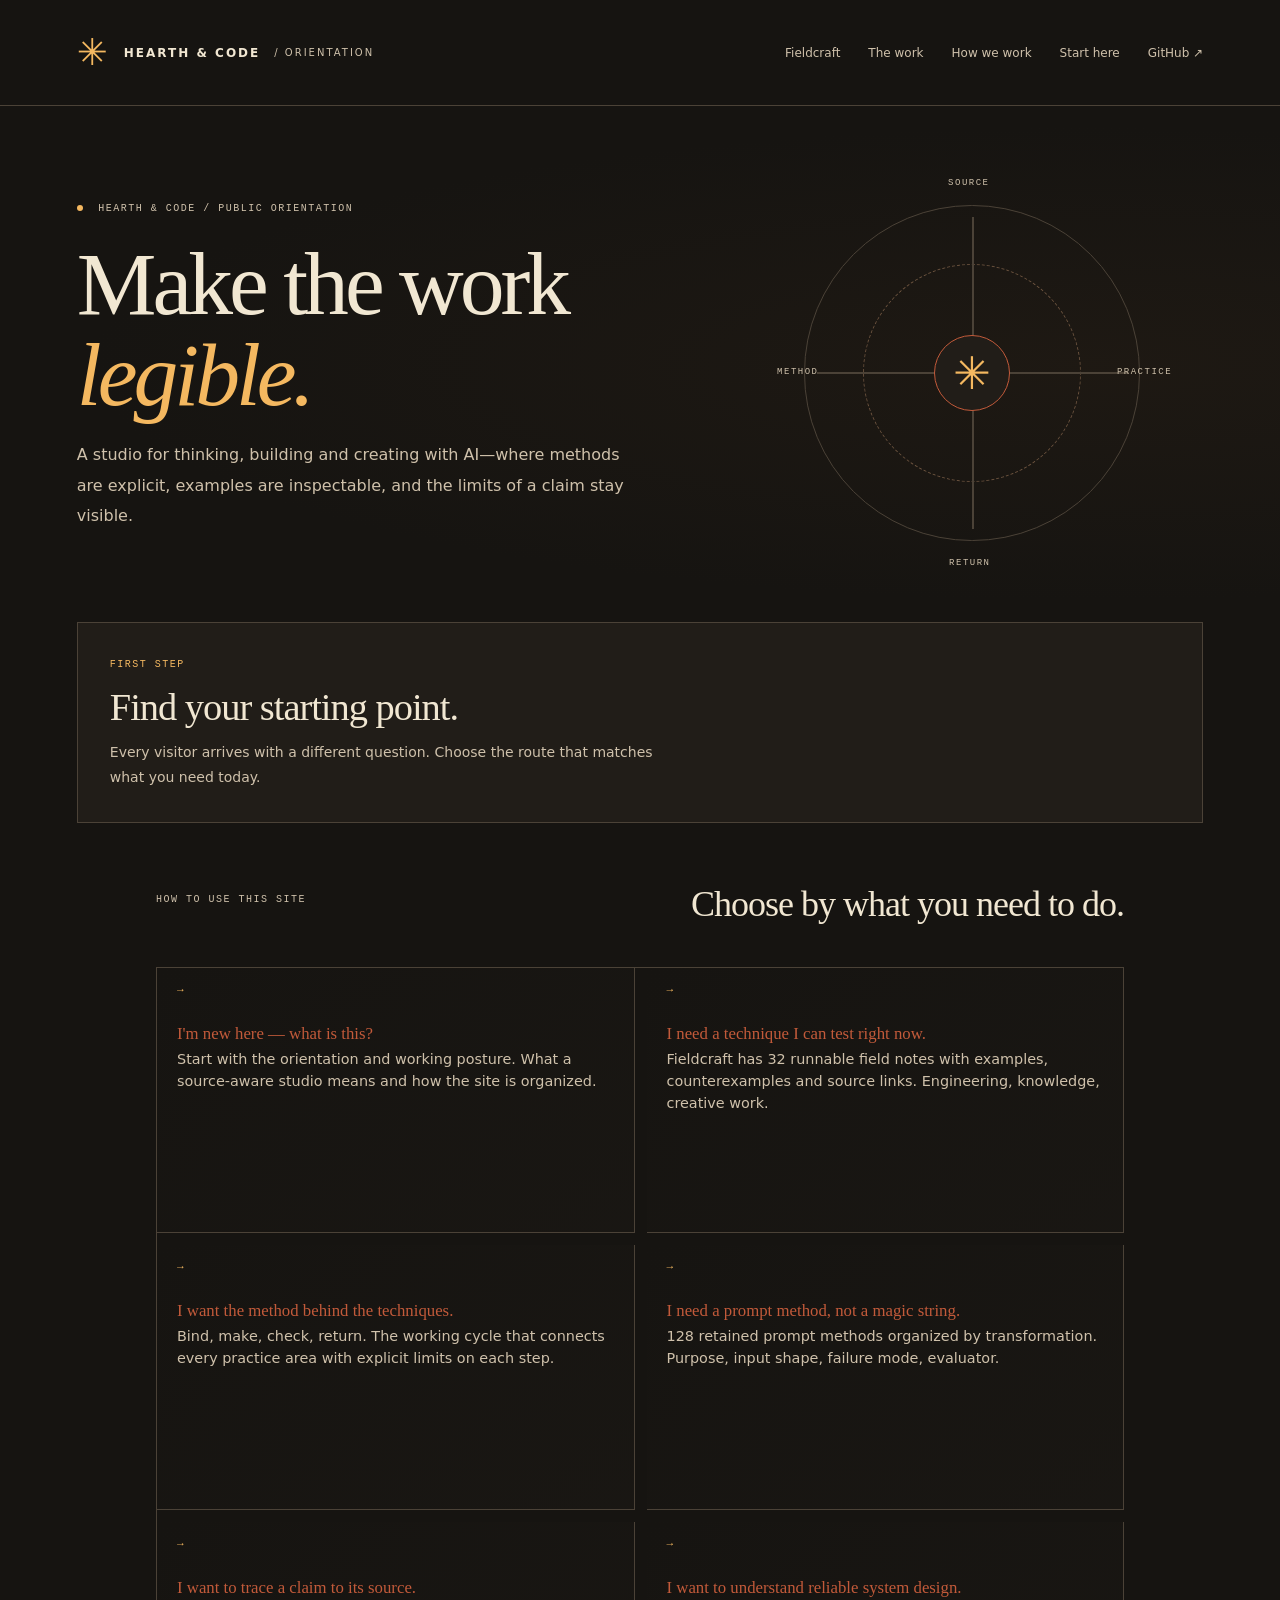
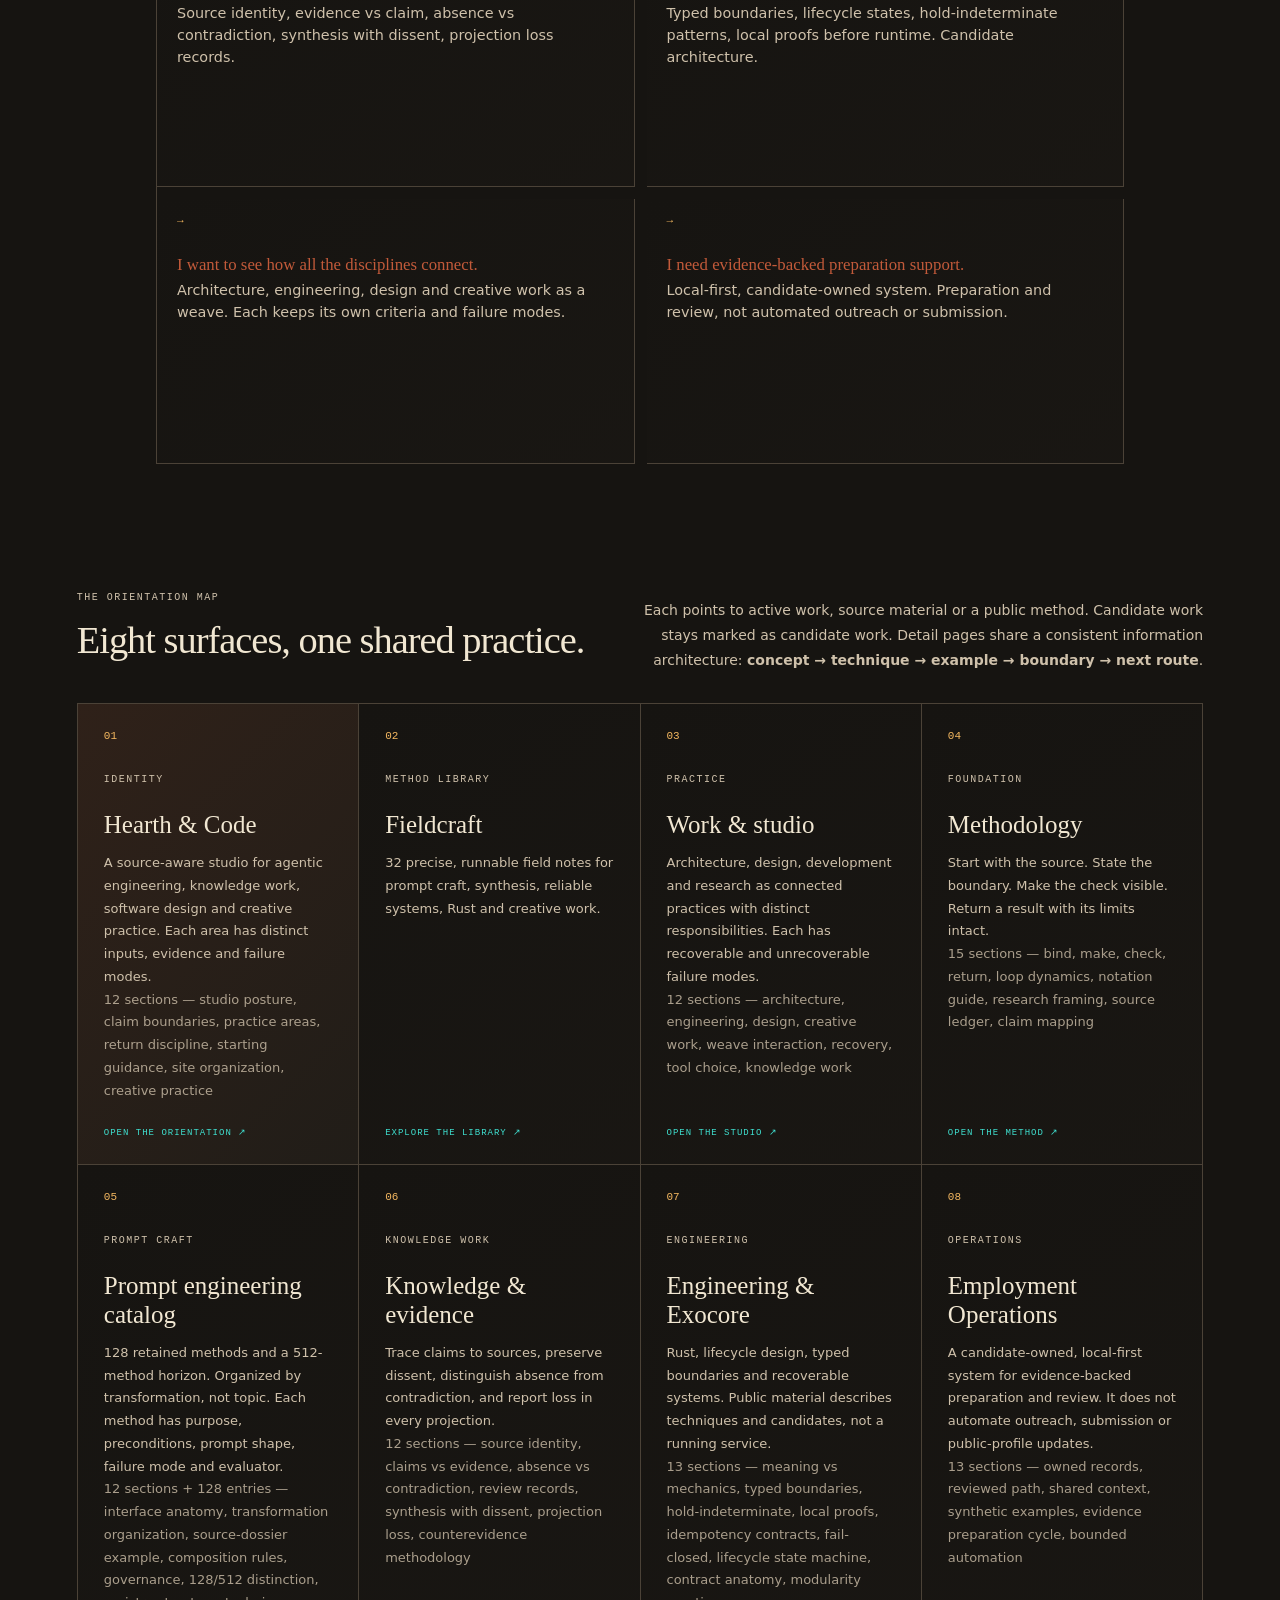
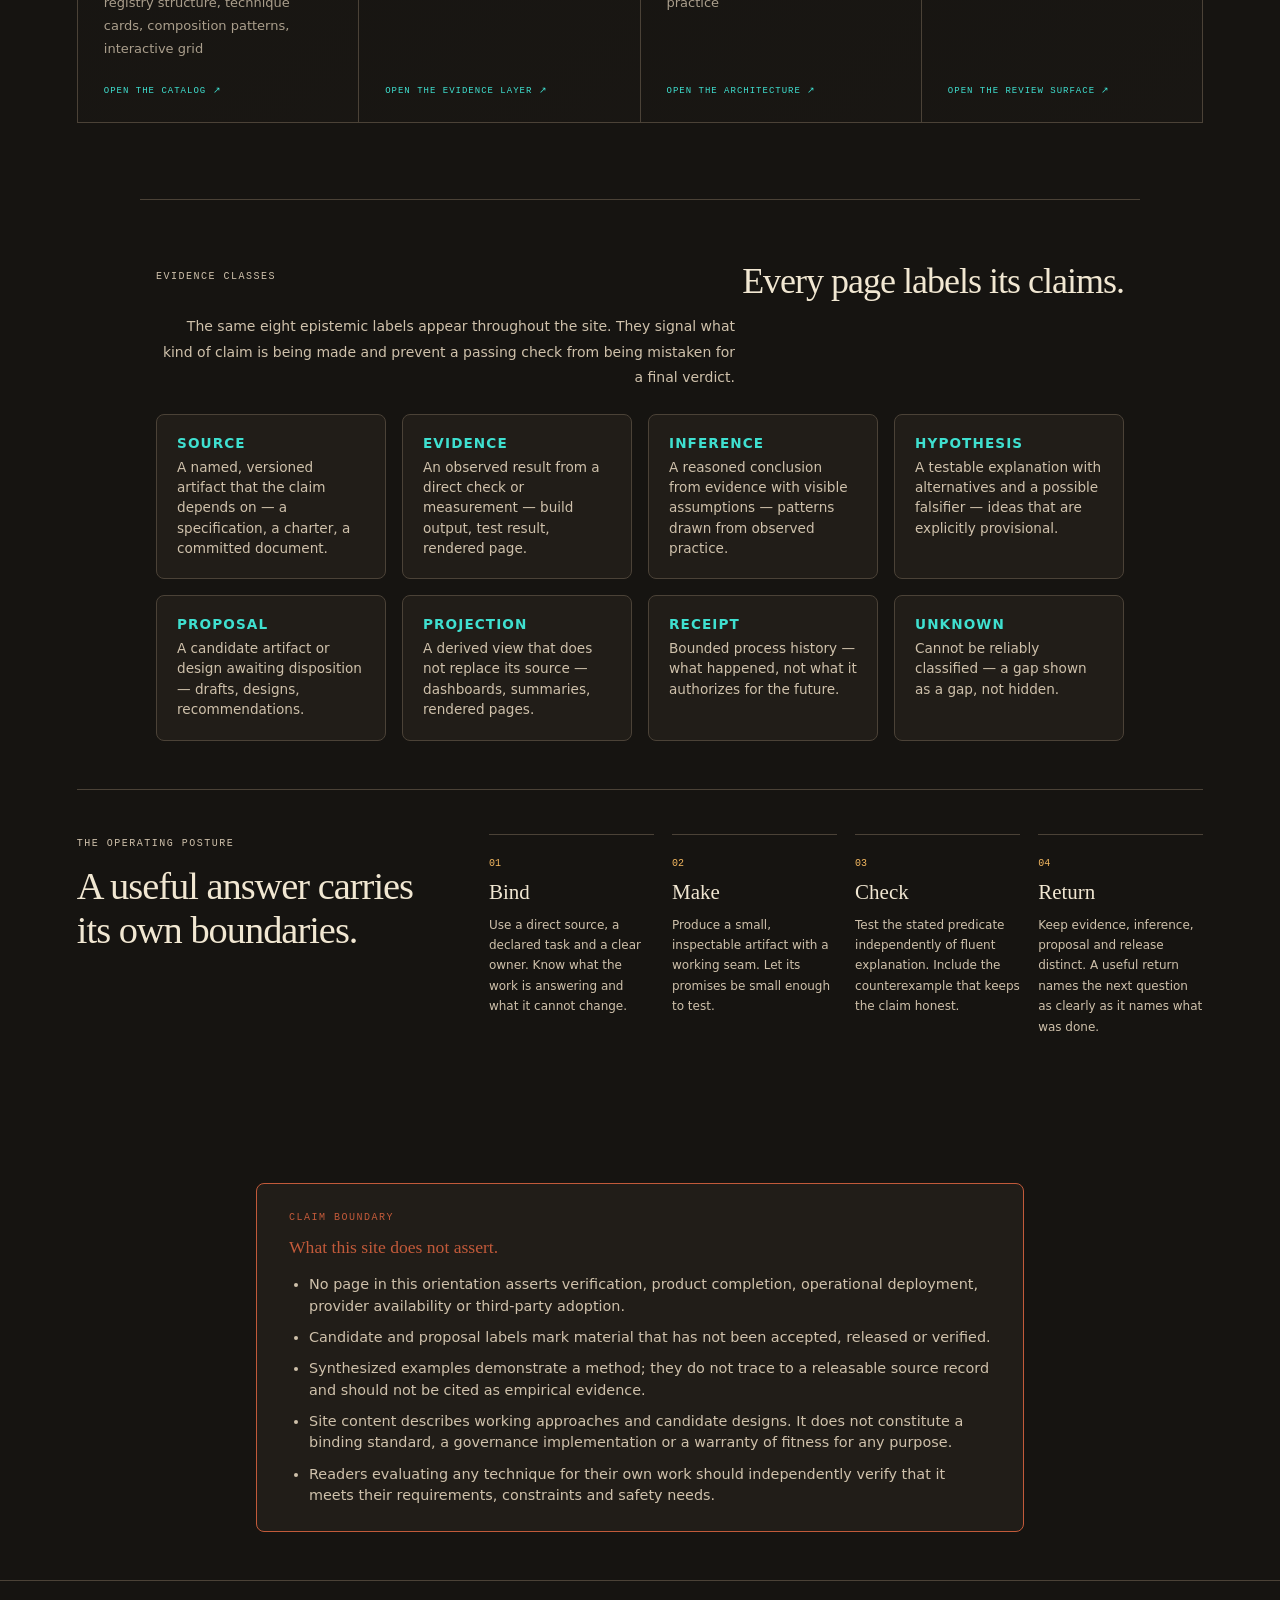
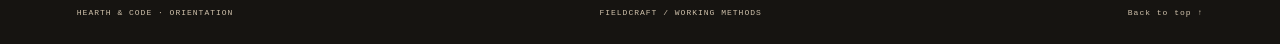
==== commit 03a3609f: "Fix section counts on dashboard, add employment-operations sections, update card-detail markers" ====
--- a/web/root.html
+++ b/web/root.html
@@ -23,14 +23,14 @@
 
 <section id="map" class="dashboard-map" aria-labelledby="map-heading"><div class="section-head"><div><p class="eyebrow">THE ORIENTATION MAP</p><h2 id="map-heading">Eight surfaces, one shared practice.</h2></div><p class="map-note">Each points to active work, source material or a public method. Candidate work stays marked as candidate work. Detail pages share a consistent information architecture: <strong>concept → technique → example → boundary → next route</strong>.</p></div>
 <div class="dashboard-grid">
-<a class="orientation-card featured-card" href="hearth-code.html"><span class="card-number">01</span><p class="eyebrow">IDENTITY</p><h3>Hearth &amp; Code</h3><p>A source-aware studio for agentic engineering, knowledge work, software design and creative practice. Each area has distinct inputs, evidence and failure modes.</p><p class="card-detail">7 sections — studio posture, claim boundaries, practice areas, return discipline, starting guidance, site organization</p><span class="card-link">OPEN THE ORIENTATION ↗</span></a>
+<a class="orientation-card featured-card" href="hearth-code.html"><span class="card-number">01</span><p class="eyebrow">IDENTITY</p><h3>Hearth &amp; Code</h3><p>A source-aware studio for agentic engineering, knowledge work, software design and creative practice. Each area has distinct inputs, evidence and failure modes.</p><p class="card-detail">12 sections — studio posture, claim boundaries, practice areas, return discipline, starting guidance, site organization, creative practice</p><span class="card-link">OPEN THE ORIENTATION ↗</span></a>
 <a class="orientation-card" href="fieldcraft.html"><span class="card-number">02</span><p class="eyebrow">METHOD LIBRARY</p><h3>Fieldcraft</h3><p>32 precise, runnable field notes for prompt craft, synthesis, reliable systems, Rust and creative work.</p><span class="card-link">EXPLORE THE LIBRARY ↗</span></a>
-<a class="orientation-card" href="work-studio.html"><span class="card-number">03</span><p class="eyebrow">PRACTICE</p><h3>Work &amp; studio</h3><p>Architecture, design, development and research as connected practices with distinct responsibilities. Each has recoverable and unrecoverable failure modes.</p><p class="card-detail">6 sections — architecture, engineering, design, creative work, weave interaction, recovery</p><span class="card-link">OPEN THE STUDIO ↗</span></a>
-<a class="orientation-card" href="methodology.html"><span class="card-number">04</span><p class="eyebrow">FOUNDATION</p><h3>Methodology</h3><p>Start with the source. State the boundary. Make the check visible. Return a result with its limits intact.</p><p class="card-detail">6 sections — bind, make, check, return, loop dynamics, notation guide</p><span class="card-link">OPEN THE METHOD ↗</span></a>
-<a class="orientation-card" href="prompt-catalog.html"><span class="card-number">05</span><p class="eyebrow">PROMPT CRAFT</p><h3>Prompt engineering catalog</h3><p>128 retained methods and a 512-method horizon. Organized by transformation, not topic. Each method has purpose, preconditions, prompt shape, failure mode and evaluator.</p><p class="card-detail">6 sections — interface anatomy, transformation organization, source-dossier example, composition rules, governance, 128/512 distinction</p><span class="card-link">OPEN THE CATALOG ↗</span></a>
-<a class="orientation-card" href="knowledge-evidence.html"><span class="card-number">06</span><p class="eyebrow">KNOWLEDGE WORK</p><h3>Knowledge &amp; evidence</h3><p>Trace claims to sources, preserve dissent, distinguish absence from contradiction, and report loss in every projection.</p><p class="card-detail">6 sections — source identity, claims vs evidence, absence vs contradiction, review records, synthesis with dissent, projection loss</p><span class="card-link">OPEN THE EVIDENCE LAYER ↗</span></a>
-<a class="orientation-card" href="engineering-exocore.html"><span class="card-number">07</span><p class="eyebrow">ENGINEERING</p><h3>Engineering &amp; Exocore</h3><p>Rust, lifecycle design, typed boundaries and recoverable systems. Public material describes techniques and candidates, not a running service.</p><p class="card-detail">6 sections — meaning vs mechanics, typed boundaries, hold-indeterminate, local proofs, idempotency contracts, fail-closed</p><span class="card-link">OPEN THE ARCHITECTURE ↗</span></a>
-<a class="orientation-card" href="employment-operations.html"><span class="card-number">08</span><p class="eyebrow">OPERATIONS</p><h3>Employment Operations</h3><p>A candidate-owned, local-first system for evidence-backed preparation and review. It does not automate outreach, submission or public-profile updates.</p><p class="card-detail">6 sections — owned records, reviewed path, shared context, synthetic examples, evidence preparation cycle, bounded automation</p><span class="card-link">OPEN THE REVIEW SURFACE ↗</span></a>
+<a class="orientation-card" href="work-studio.html"><span class="card-number">03</span><p class="eyebrow">PRACTICE</p><h3>Work &amp; studio</h3><p>Architecture, design, development and research as connected practices with distinct responsibilities. Each has recoverable and unrecoverable failure modes.</p><p class="card-detail">12 sections — architecture, engineering, design, creative work, weave interaction, recovery, tool choice, knowledge work</p><span class="card-link">OPEN THE STUDIO ↗</span></a>
+<a class="orientation-card" href="methodology.html"><span class="card-number">04</span><p class="eyebrow">FOUNDATION</p><h3>Methodology</h3><p>Start with the source. State the boundary. Make the check visible. Return a result with its limits intact.</p><p class="card-detail">15 sections — bind, make, check, return, loop dynamics, notation guide, research framing, source ledger, claim mapping</p><span class="card-link">OPEN THE METHOD ↗</span></a>
+<a class="orientation-card" href="prompt-catalog.html"><span class="card-number">05</span><p class="eyebrow">PROMPT CRAFT</p><h3>Prompt engineering catalog</h3><p>128 retained methods and a 512-method horizon. Organized by transformation, not topic. Each method has purpose, preconditions, prompt shape, failure mode and evaluator.</p><p class="card-detail">12 sections + 128 entries — interface anatomy, transformation organization, source-dossier example, composition rules, governance, 128/512 distinction, registry structure, technique cards, composition patterns, interactive grid</p><span class="card-link">OPEN THE CATALOG ↗</span></a>
+<a class="orientation-card" href="knowledge-evidence.html"><span class="card-number">06</span><p class="eyebrow">KNOWLEDGE WORK</p><h3>Knowledge &amp; evidence</h3><p>Trace claims to sources, preserve dissent, distinguish absence from contradiction, and report loss in every projection.</p><p class="card-detail">12 sections — source identity, claims vs evidence, absence vs contradiction, review records, synthesis with dissent, projection loss, counterevidence methodology</p><span class="card-link">OPEN THE EVIDENCE LAYER ↗</span></a>
+<a class="orientation-card" href="engineering-exocore.html"><span class="card-number">07</span><p class="eyebrow">ENGINEERING</p><h3>Engineering &amp; Exocore</h3><p>Rust, lifecycle design, typed boundaries and recoverable systems. Public material describes techniques and candidates, not a running service.</p><p class="card-detail">13 sections — meaning vs mechanics, typed boundaries, hold-indeterminate, local proofs, idempotency contracts, fail-closed, lifecycle state machine, contract anatomy, modularity practice</p><span class="card-link">OPEN THE ARCHITECTURE ↗</span></a>
+<a class="orientation-card" href="employment-operations.html"><span class="card-number">08</span><p class="eyebrow">OPERATIONS</p><h3>Employment Operations</h3><p>A candidate-owned, local-first system for evidence-backed preparation and review. It does not automate outreach, submission or public-profile updates.</p><p class="card-detail">13 sections — owned records, reviewed path, shared context, synthetic examples, evidence preparation cycle, bounded automation</p><span class="card-link">OPEN THE REVIEW SURFACE ↗</span></a>
 </div>
 </section>
 
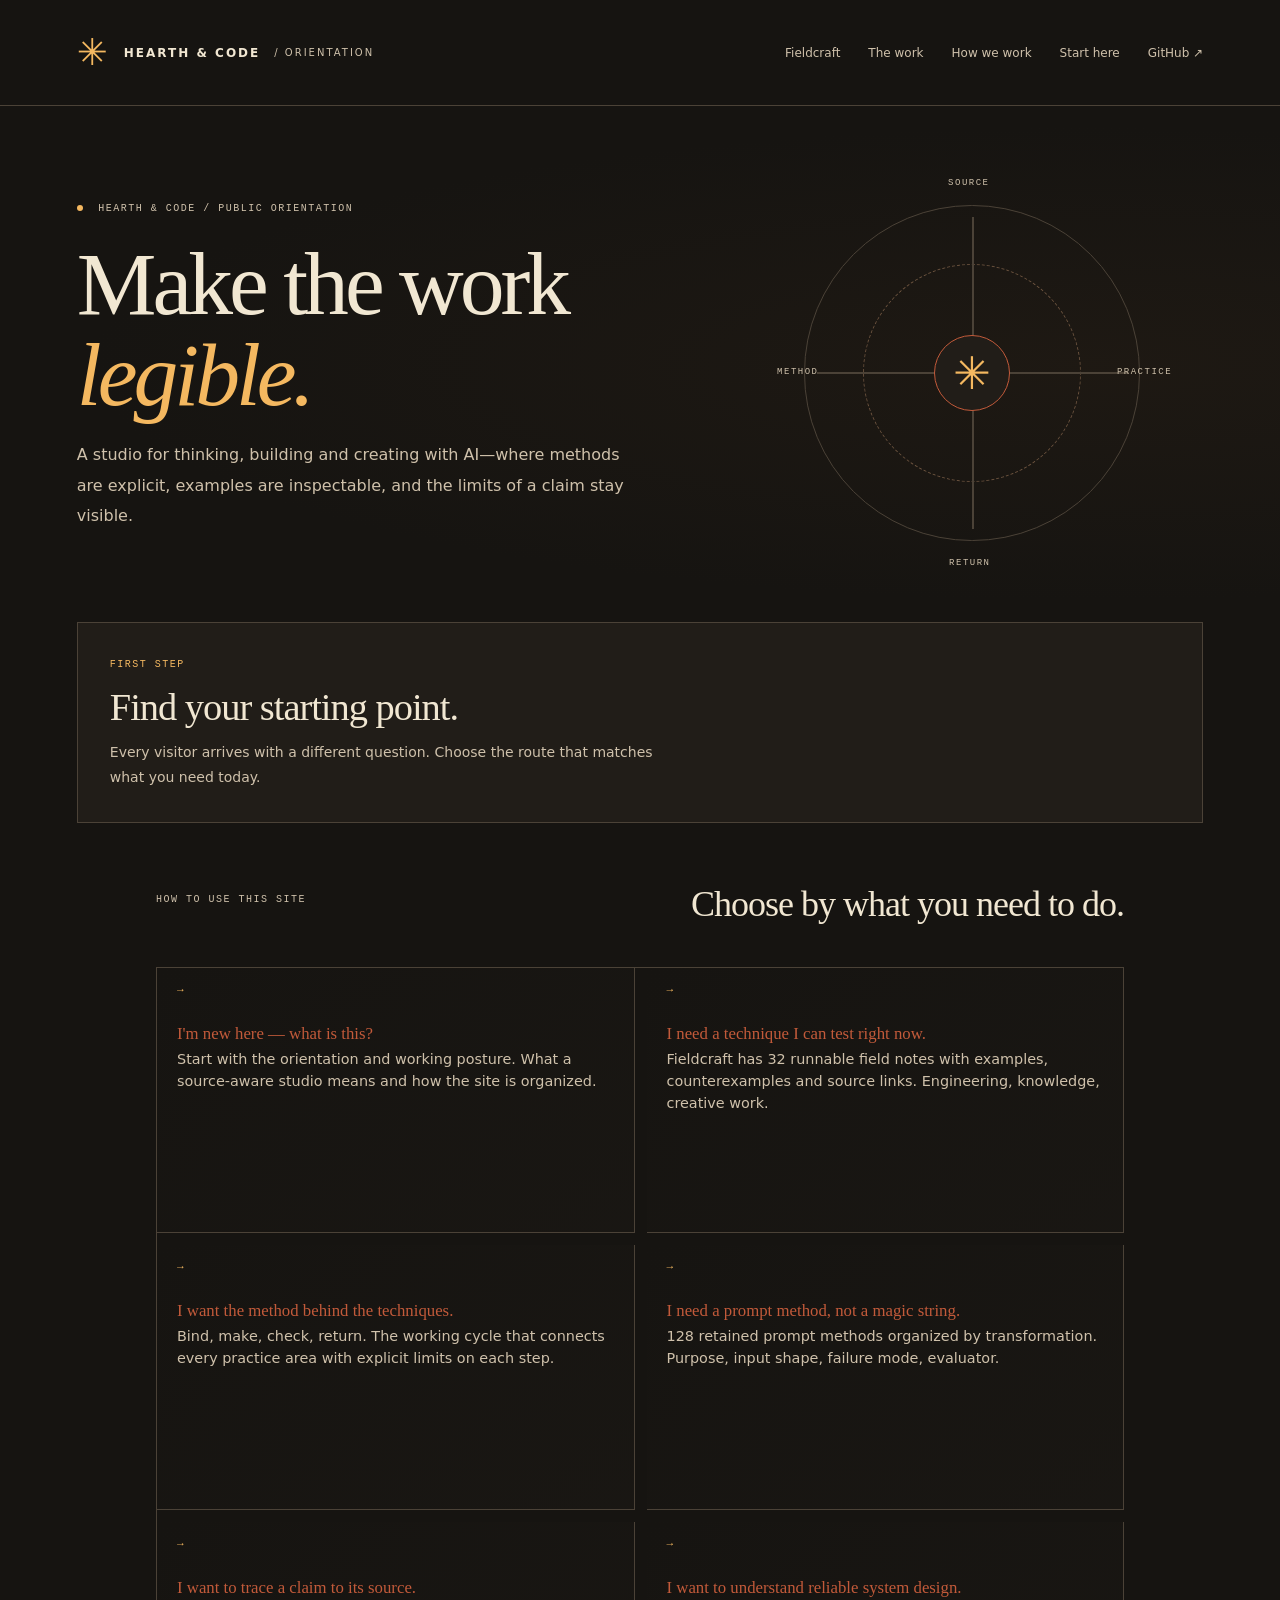
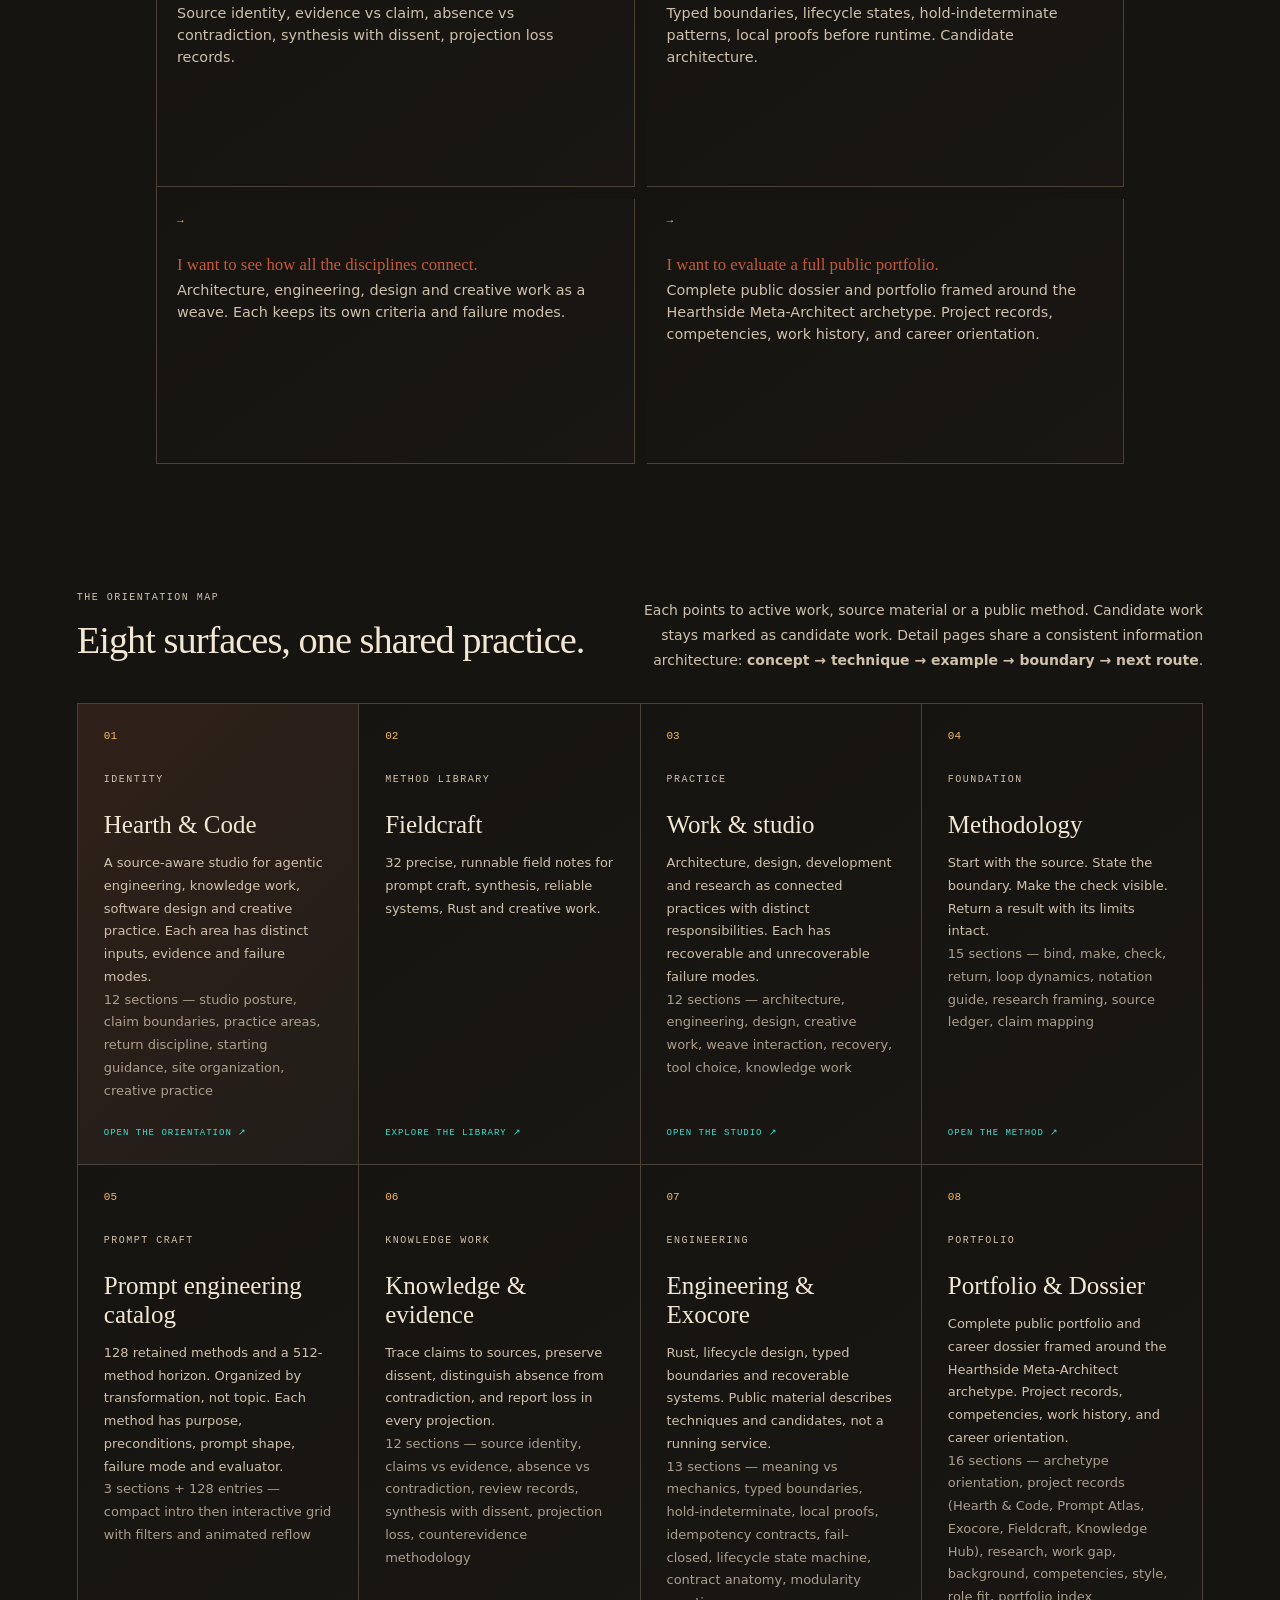
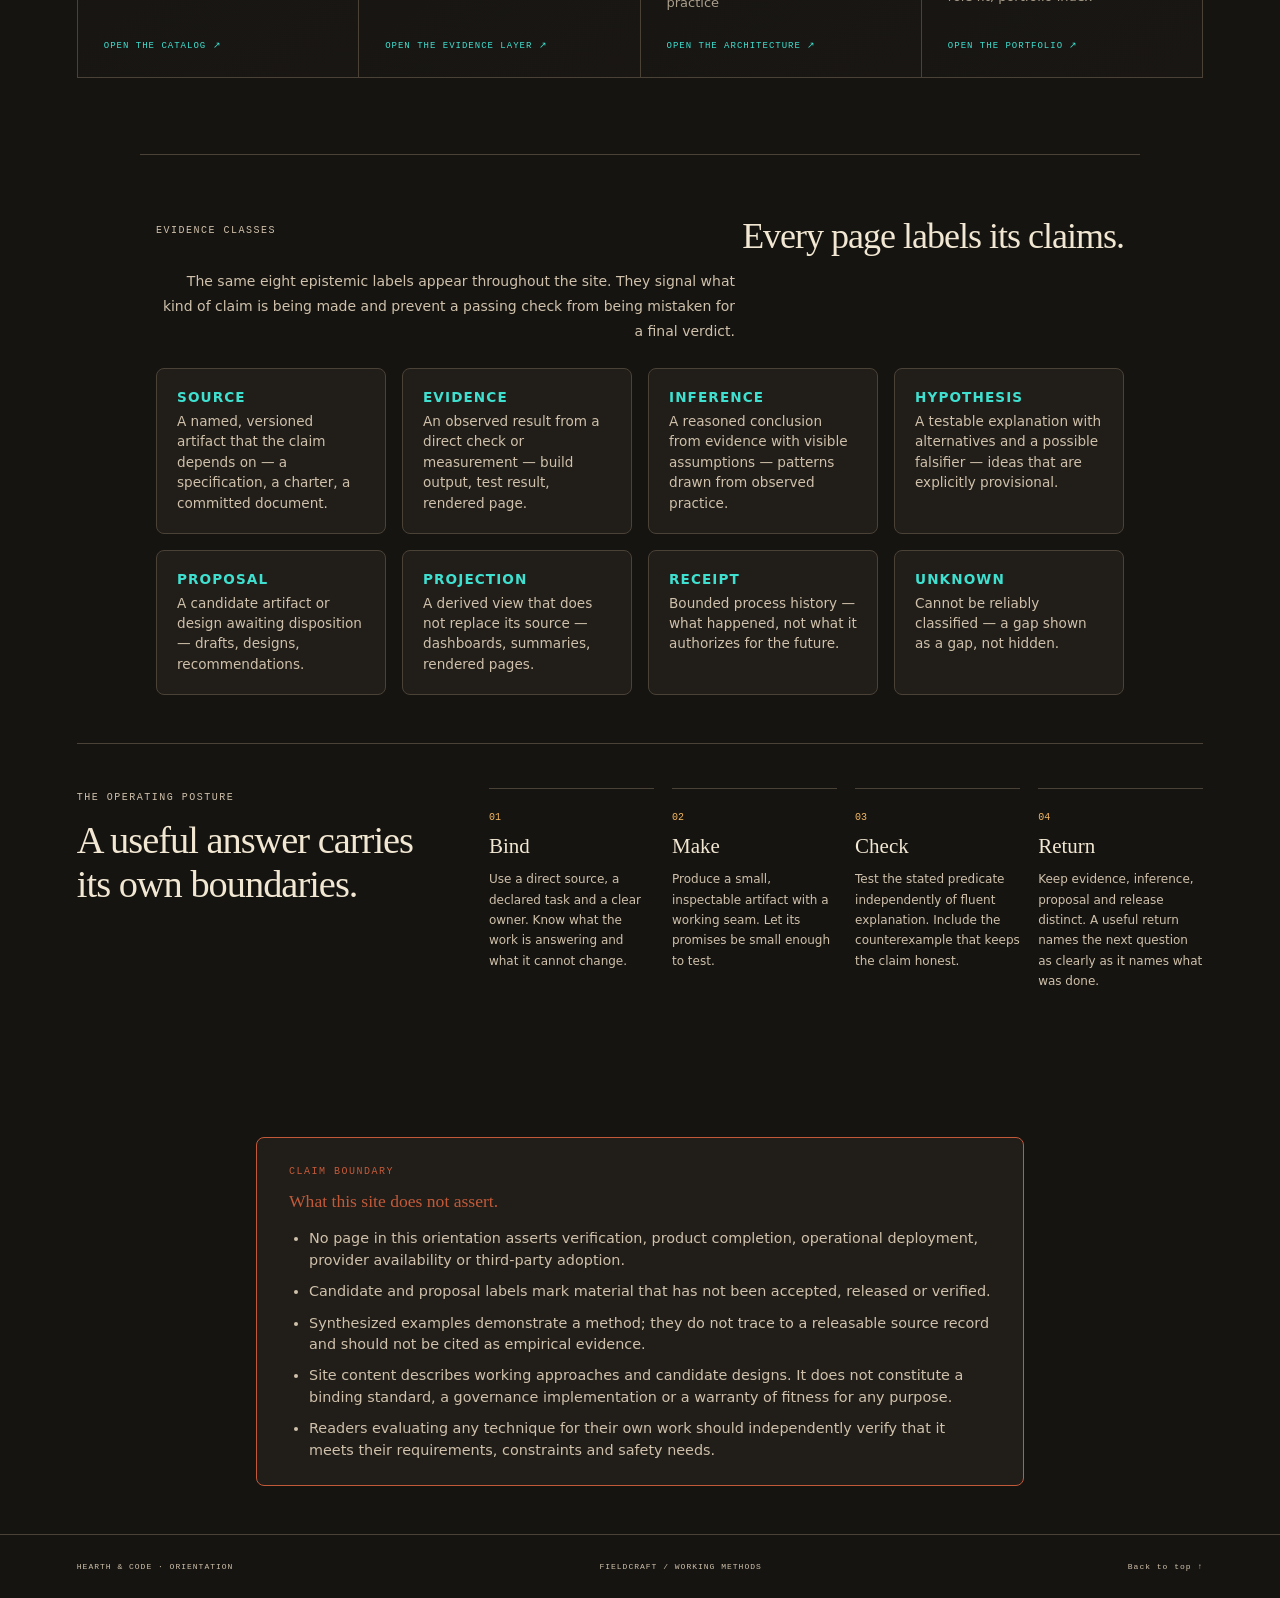
==== commit 83b983d9: "Replace Employment Operations with 16-section Hearthside Meta-Architect dossier - detail-pages.json:" ====
--- a/web/root.html
+++ b/web/root.html
@@ -17,7 +17,7 @@
 <a class="orientation-card" href="knowledge-evidence.html"><span class="card-number">→</span><h3>I want to trace a claim to its source.</h3><p>Source identity, evidence vs claim, absence vs contradiction, synthesis with dissent, projection loss records.</p></a>
 <a class="orientation-card" href="engineering-exocore.html"><span class="card-number">→</span><h3>I want to understand reliable system design.</h3><p>Typed boundaries, lifecycle states, hold-indeterminate patterns, local proofs before runtime. Candidate architecture.</p></a>
 <a class="orientation-card" href="work-studio.html"><span class="card-number">→</span><h3>I want to see how all the disciplines connect.</h3><p>Architecture, engineering, design and creative work as a weave. Each keeps its own criteria and failure modes.</p></a>
-<a class="orientation-card" href="employment-operations.html"><span class="card-number">→</span><h3>I need evidence-backed preparation support.</h3><p>Local-first, candidate-owned system. Preparation and review, not automated outreach or submission.</p></a>
+<a class="orientation-card" href="employment-operations.html"><span class="card-number">→</span><h3>I want to evaluate a full public portfolio.</h3><p>Complete public dossier and portfolio framed around the Hearthside Meta-Architect archetype. Project records, competencies, work history, and career orientation.</p></a>
 </div>
 </section>
 
@@ -27,10 +27,10 @@
 <a class="orientation-card" href="fieldcraft.html"><span class="card-number">02</span><p class="eyebrow">METHOD LIBRARY</p><h3>Fieldcraft</h3><p>32 precise, runnable field notes for prompt craft, synthesis, reliable systems, Rust and creative work.</p><span class="card-link">EXPLORE THE LIBRARY ↗</span></a>
 <a class="orientation-card" href="work-studio.html"><span class="card-number">03</span><p class="eyebrow">PRACTICE</p><h3>Work &amp; studio</h3><p>Architecture, design, development and research as connected practices with distinct responsibilities. Each has recoverable and unrecoverable failure modes.</p><p class="card-detail">12 sections — architecture, engineering, design, creative work, weave interaction, recovery, tool choice, knowledge work</p><span class="card-link">OPEN THE STUDIO ↗</span></a>
 <a class="orientation-card" href="methodology.html"><span class="card-number">04</span><p class="eyebrow">FOUNDATION</p><h3>Methodology</h3><p>Start with the source. State the boundary. Make the check visible. Return a result with its limits intact.</p><p class="card-detail">15 sections — bind, make, check, return, loop dynamics, notation guide, research framing, source ledger, claim mapping</p><span class="card-link">OPEN THE METHOD ↗</span></a>
-<a class="orientation-card" href="prompt-catalog.html"><span class="card-number">05</span><p class="eyebrow">PROMPT CRAFT</p><h3>Prompt engineering catalog</h3><p>128 retained methods and a 512-method horizon. Organized by transformation, not topic. Each method has purpose, preconditions, prompt shape, failure mode and evaluator.</p><p class="card-detail">12 sections + 128 entries — interface anatomy, transformation organization, source-dossier example, composition rules, governance, 128/512 distinction, registry structure, technique cards, composition patterns, interactive grid</p><span class="card-link">OPEN THE CATALOG ↗</span></a>
+<a class="orientation-card" href="prompt-catalog.html"><span class="card-number">05</span><p class="eyebrow">PROMPT CRAFT</p><h3>Prompt engineering catalog</h3><p>128 retained methods and a 512-method horizon. Organized by transformation, not topic. Each method has purpose, preconditions, prompt shape, failure mode and evaluator.</p><p class="card-detail">3 sections + 128 entries — compact intro then interactive grid with filters and animated reflow</p><span class="card-link">OPEN THE CATALOG ↗</span></a>
 <a class="orientation-card" href="knowledge-evidence.html"><span class="card-number">06</span><p class="eyebrow">KNOWLEDGE WORK</p><h3>Knowledge &amp; evidence</h3><p>Trace claims to sources, preserve dissent, distinguish absence from contradiction, and report loss in every projection.</p><p class="card-detail">12 sections — source identity, claims vs evidence, absence vs contradiction, review records, synthesis with dissent, projection loss, counterevidence methodology</p><span class="card-link">OPEN THE EVIDENCE LAYER ↗</span></a>
 <a class="orientation-card" href="engineering-exocore.html"><span class="card-number">07</span><p class="eyebrow">ENGINEERING</p><h3>Engineering &amp; Exocore</h3><p>Rust, lifecycle design, typed boundaries and recoverable systems. Public material describes techniques and candidates, not a running service.</p><p class="card-detail">13 sections — meaning vs mechanics, typed boundaries, hold-indeterminate, local proofs, idempotency contracts, fail-closed, lifecycle state machine, contract anatomy, modularity practice</p><span class="card-link">OPEN THE ARCHITECTURE ↗</span></a>
-<a class="orientation-card" href="employment-operations.html"><span class="card-number">08</span><p class="eyebrow">OPERATIONS</p><h3>Employment Operations</h3><p>A candidate-owned, local-first system for evidence-backed preparation and review. It does not automate outreach, submission or public-profile updates.</p><p class="card-detail">13 sections — owned records, reviewed path, shared context, synthetic examples, evidence preparation cycle, bounded automation</p><span class="card-link">OPEN THE REVIEW SURFACE ↗</span></a>
+<a class="orientation-card" href="employment-operations.html"><span class="card-number">08</span><p class="eyebrow">PORTFOLIO</p><h3>Portfolio &amp; Dossier</h3><p>Complete public portfolio and career dossier framed around the Hearthside Meta-Architect archetype. Project records, competencies, work history, and career orientation.</p><p class="card-detail">16 sections — archetype orientation, project records (Hearth & Code, Prompt Atlas, Exocore, Fieldcraft, Knowledge Hub), research, work gap, background, competencies, style, role fit, portfolio index</p><span class="card-link">OPEN THE PORTFOLIO ↗</span></a>
 </div>
 </section>
 
